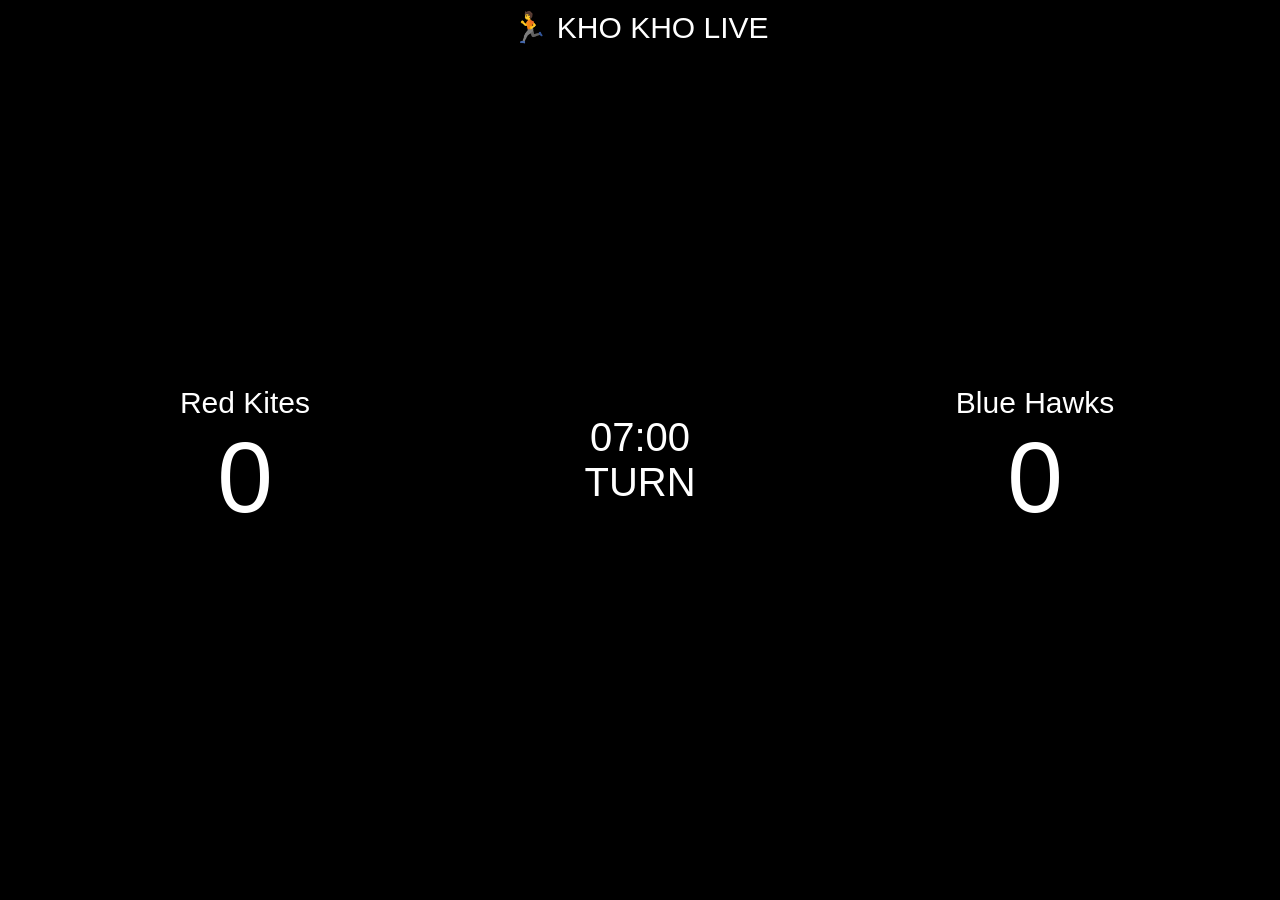
==== templates/display.html @ 914e938a "Initial commit" ====
<!DOCTYPE html>
<html>
<head>
    <title>Kho Kho Live</title>
    <link rel="stylesheet" href="/static/style.css">
</head>

<body>

<div class="header">🏃 KHO KHO LIVE</div>

<div class="scoreboard">

    <div class="team left">
        <div id="team1_name">Red Kites</div>
        <div id="team1_score" class="score">0</div>
    </div>

    <div class="center">
        <div id="timer">07:00</div>
        <div id="phase">TURN</div>
    </div>

    <div class="team right">
        <div id="team2_name">Blue Hawks</div>
        <div id="team2_score" class="score">0</div>
    </div>

</div>

<script src="/static/script.js"></script>
</body>
</html>
---- static/style.css ----
body {
    margin: 0;
    font-family: Arial;
    background: black;
    color: white;
}

.header {
    text-align: center;
    font-size: 30px;
    padding: 10px;
}

.scoreboard {
    display: grid;
    grid-template-columns: 1fr 300px 1fr;
    height: 90vh;
}

.team {
    display: flex;
    flex-direction: column;
    justify-content: center;
    align-items: center;
    font-size: 30px;
}

.score {
    font-size: 100px;
}

.center {
    display: flex;
    flex-direction: column;
    justify-content: center;
    align-items: center;
    font-size: 40px;
}
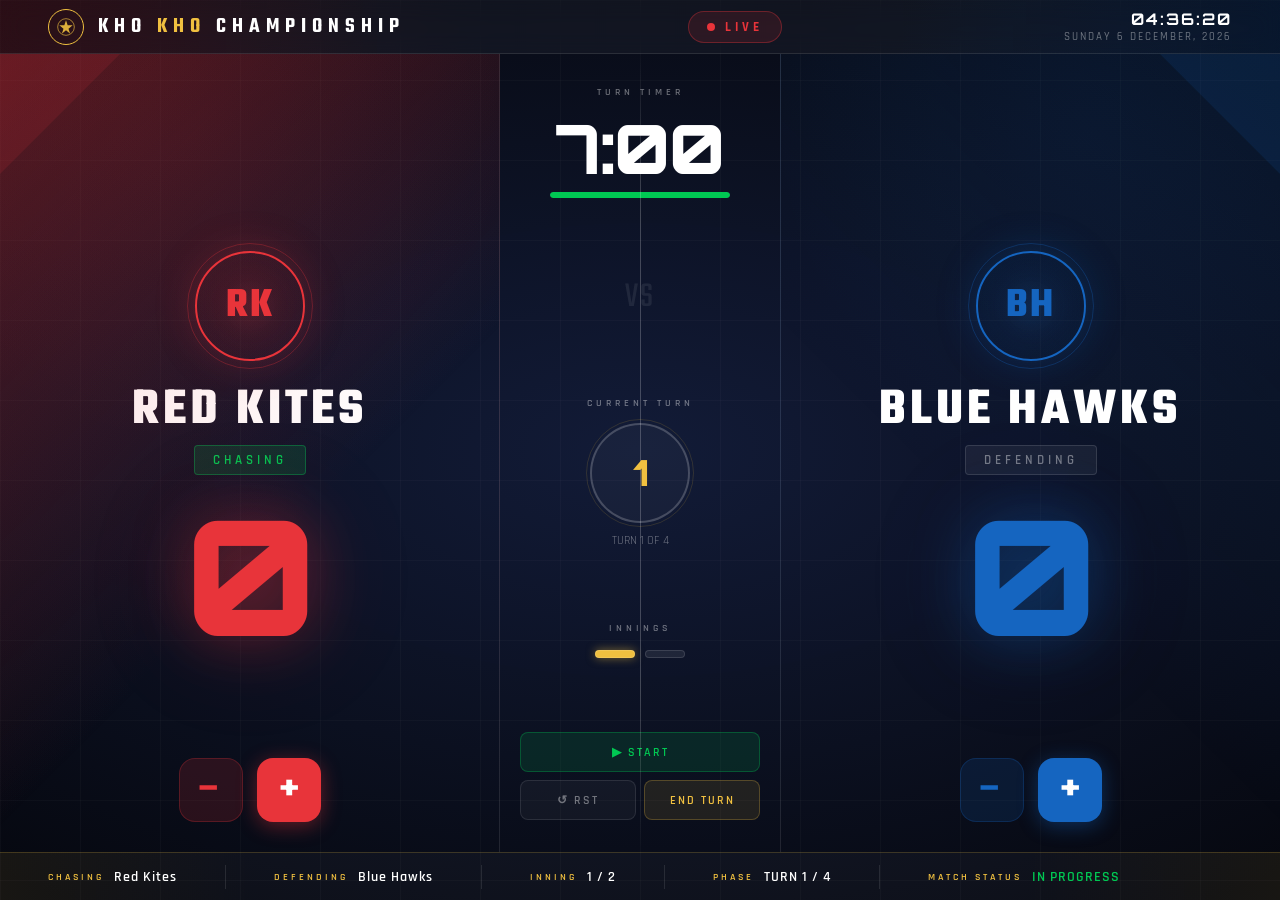
==== commit 1c7b0a60: "updated display.htrml" ====
--- a/templates/display.html
+++ b/templates/display.html
@@ -1,33 +1,730 @@
 <!DOCTYPE html>
-<html>
+<html lang="en">
 <head>
-    <title>Kho Kho Live</title>
-    <link rel="stylesheet" href="/static/style.css">
+<meta charset="UTF-8">
+<meta name="viewport" content="width=1920">
+<title>KHO KHO LIVE — BROADCAST</title>
+<link href="https://fonts.googleapis.com/css2?family=Rajdhani:wght@500;600;700&family=Teko:wght@400;500;600;700&family=Orbitron:wght@700;900&display=swap" rel="stylesheet">
+<style>
+*,*::before,*::after{box-sizing:border-box;margin:0;padding:0;}
+:root{
+  --gold:   #F0C040;
+  --gold2:  #FFD966;
+  --red:    #E8343A;
+  --blue:   #1565C0;
+  --green:  #00C853;
+  --white:  #FFFFFF;
+  --bg:     #060810;
+  --panel:  rgba(255,255,255,0.04);
+  --border: rgba(255,255,255,0.10);
+  --border2:rgba(255,255,255,0.20);
+  --muted:  rgba(255,255,255,0.40);
+  --teko:   'Teko',sans-serif;
+  --raj:    'Rajdhani',sans-serif;
+  --orb:    'Orbitron',sans-serif;
+}
+
+html,body{
+  width:100%;height:100%;overflow:hidden;
+  background:var(--bg);color:#fff;
+  font-family:var(--raj);
+}
+
+/* ═══════════════════════════════════════
+   ANIMATED BACKGROUND — field mesh
+═══════════════════════════════════════ */
+.bg-layer{
+  position:fixed;inset:0;z-index:0;
+  background:
+    radial-gradient(ellipse 80% 60% at 50% 50%, rgba(20,30,60,0.9) 0%, var(--bg) 100%);
+}
+.bg-grid{
+  position:fixed;inset:0;z-index:0;
+  background-image:
+    linear-gradient(rgba(255,255,255,0.025) 1px, transparent 1px),
+    linear-gradient(90deg, rgba(255,255,255,0.025) 1px, transparent 1px);
+  background-size:80px 80px;
+  animation:gridPan 40s linear infinite;
+}
+@keyframes gridPan{from{background-position:0 0;}to{background-position:80px 80px;}}
+.bg-glow{
+  position:fixed;top:-20%;left:-10%;width:50%;height:70%;z-index:0;
+  background:radial-gradient(ellipse, rgba(232,52,58,0.06) 0%, transparent 70%);
+  pointer-events:none;
+}
+.bg-glow2{
+  position:fixed;top:-20%;right:-10%;width:50%;height:70%;z-index:0;
+  background:radial-gradient(ellipse, rgba(21,101,192,0.06) 0%, transparent 70%);
+  pointer-events:none;
+}
+
+/* ═══════════════════════════════════════
+   LAYOUT SHELL
+═══════════════════════════════════════ */
+.shell{
+  position:relative;z-index:1;
+  width:100%;height:100%;
+  display:flex;flex-direction:column;
+}
+
+/* ═══════════════════════════════════════
+   TOP HEADER STRIP
+═══════════════════════════════════════ */
+.header-strip{
+  height:54px;flex-shrink:0;
+  display:flex;align-items:center;justify-content:space-between;
+  padding:0 48px;
+  background:linear-gradient(90deg,rgba(232,52,58,0.15) 0%,rgba(255,255,255,0.04) 30%,rgba(255,255,255,0.04) 70%,rgba(21,101,192,0.15) 100%);
+  border-bottom:1px solid var(--border);
+  backdrop-filter:blur(12px);
+}
+.h-brand{
+  display:flex;align-items:center;gap:14px;
+}
+.h-brand-logo{
+  width:36px;height:36px;
+  border:1.5px solid var(--gold);border-radius:50%;
+  display:flex;align-items:center;justify-content:center;
+}
+.h-brand-logo svg{width:20px;height:20px;}
+.h-brand-name{
+  font-family:var(--teko);font-size:22px;letter-spacing:6px;
+  font-weight:600;color:var(--white);line-height:1;
+}
+.h-brand-name span{color:var(--gold);}
+
+.h-live{
+  display:flex;align-items:center;gap:10px;
+  background:rgba(232,52,58,0.12);
+  border:1px solid rgba(232,52,58,0.35);
+  border-radius:30px;padding:7px 18px;
+}
+.live-pulse{
+  width:8px;height:8px;border-radius:50%;
+  background:var(--red);
+  box-shadow:0 0 0 0 rgba(232,52,58,0.6);
+  animation:livePulse 1.4s ease-in-out infinite;
+}
+@keyframes livePulse{
+  0%{box-shadow:0 0 0 0 rgba(232,52,58,0.6);}
+  70%{box-shadow:0 0 0 10px rgba(232,52,58,0);}
+  100%{box-shadow:0 0 0 0 rgba(232,52,58,0);}
+}
+.live-txt{
+  font-family:var(--raj);font-size:13px;font-weight:700;
+  letter-spacing:4px;color:var(--red);
+}
+
+.h-datetime{
+  text-align:right;
+}
+.h-time{
+  font-family:var(--orb);font-size:16px;font-weight:700;
+  color:var(--white);letter-spacing:2px;
+  font-variant-numeric:tabular-nums;
+}
+.h-date{
+  font-family:var(--raj);font-size:11px;font-weight:500;
+  letter-spacing:2px;color:var(--muted);margin-top:1px;
+}
+
+/* ═══════════════════════════════════════
+   MAIN SCOREBOARD AREA
+═══════════════════════════════════════ */
+.main-score{
+  flex:1;display:flex;align-items:stretch;
+  gap:0;overflow:hidden;
+}
+
+/* TEAM PANELS */
+.team-panel{
+  flex:1;display:flex;flex-direction:column;
+  align-items:center;justify-content:center;
+  padding:40px 60px;position:relative;overflow:hidden;
+}
+.team-panel::before{
+  content:'';position:absolute;inset:0;
+  opacity:0;transition:opacity 0.4s;
+}
+.team-panel-a{
+  background:linear-gradient(135deg, rgba(232,52,58,0.12) 0%, transparent 60%);
+  border-right:1px solid var(--border);
+}
+.team-panel-a::before{background:linear-gradient(135deg, rgba(232,52,58,0.25) 0%, transparent 60%);}
+.team-panel-b{
+  background:linear-gradient(225deg, rgba(21,101,192,0.12) 0%, transparent 60%);
+  border-left:1px solid var(--border);
+}
+.team-panel-b::before{background:linear-gradient(225deg, rgba(21,101,192,0.25) 0%, transparent 60%);}
+.team-panel.chasing::before{opacity:1;}
+
+/* team diagonal accent */
+.team-panel-a .corner-accent{
+  position:absolute;top:0;left:0;
+  width:0;height:0;
+  border-left:120px solid rgba(232,52,58,0.12);
+  border-bottom:120px solid transparent;
+}
+.team-panel-b .corner-accent{
+  position:absolute;top:0;right:0;
+  width:0;height:0;
+  border-right:120px solid rgba(21,101,192,0.12);
+  border-bottom:120px solid transparent;
+}
+
+.team-emblem{
+  width:110px;height:110px;border-radius:50%;
+  display:flex;align-items:center;justify-content:center;
+  margin-bottom:24px;position:relative;
+  border:2px solid;
+}
+.team-panel-a .team-emblem{
+  border-color:var(--red);
+  background:radial-gradient(circle, rgba(232,52,58,0.2) 0%, transparent 70%);
+  box-shadow:0 0 40px rgba(232,52,58,0.25),inset 0 0 30px rgba(232,52,58,0.1);
+}
+.team-panel-b .team-emblem{
+  border-color:var(--blue);
+  background:radial-gradient(circle, rgba(21,101,192,0.2) 0%, transparent 70%);
+  box-shadow:0 0 40px rgba(21,101,192,0.25),inset 0 0 30px rgba(21,101,192,0.1);
+}
+.team-emblem-ring{
+  position:absolute;inset:-10px;border-radius:50%;
+  border:1px solid;opacity:0.3;animation:ringPulse 3s ease-in-out infinite;
+}
+.team-panel-a .team-emblem-ring{border-color:var(--red);}
+.team-panel-b .team-emblem-ring{border-color:var(--blue);}
+@keyframes ringPulse{0%,100%{transform:scale(1);opacity:0.3;}50%{transform:scale(1.05);opacity:0.15;}}
+
+.team-emblem-text{
+  font-family:var(--teko);font-size:42px;font-weight:700;letter-spacing:2px;
+}
+.team-panel-a .team-emblem-text{color:var(--red);}
+.team-panel-b .team-emblem-text{color:var(--blue);}
+
+.team-full-name{
+  font-family:var(--teko);font-size:52px;font-weight:700;
+  letter-spacing:4px;line-height:1;text-transform:uppercase;
+  text-align:center;margin-bottom:8px;
+}
+.team-panel-a .team-full-name{color:#fff;}
+.team-panel-b .team-full-name{color:#fff;}
+
+.team-role-badge{
+  font-family:var(--raj);font-size:13px;font-weight:600;
+  letter-spacing:4px;padding:6px 18px;border-radius:4px;
+  text-transform:uppercase;
+}
+.badge-chasing{
+  background:rgba(0,200,83,0.15);
+  border:1px solid rgba(0,200,83,0.35);
+  color:var(--green);
+}
+.badge-defending{
+  background:rgba(255,255,255,0.06);
+  border:1px solid rgba(255,255,255,0.12);
+  color:var(--muted);
+}
+
+.team-big-score{
+  font-family:var(--orb);font-weight:900;
+  font-size:160px;line-height:1;letter-spacing:-4px;
+  margin-top:20px;
+  font-variant-numeric:tabular-nums;
+  position:relative;
+}
+.team-panel-a .team-big-score{
+  color:var(--red);
+  text-shadow:0 0 60px rgba(232,52,58,0.4),0 0 120px rgba(232,52,58,0.15);
+}
+.team-panel-b .team-big-score{
+  color:var(--blue);
+  text-shadow:0 0 60px rgba(21,101,192,0.4),0 0 120px rgba(21,101,192,0.15);
+}
+
+.score-bump{animation:scoreBump 0.3s cubic-bezier(0.34,1.56,0.64,1);}
+@keyframes scoreBump{0%{transform:scale(1);}50%{transform:scale(1.12);}100%{transform:scale(1);}}
+
+/* ═══════════════════════════════════════
+   CENTER COLUMN
+═══════════════════════════════════════ */
+.center-col{
+  width:280px;flex-shrink:0;
+  display:flex;flex-direction:column;align-items:center;
+  justify-content:space-between;
+  padding:32px 0;position:relative;
+}
+.center-col::before{
+  content:'';position:absolute;top:0;bottom:0;left:50%;
+  width:1px;background:linear-gradient(180deg,transparent 0%,var(--border2) 20%,var(--border2) 80%,transparent 100%);
+}
+
+.c-section-label{
+  font-family:var(--raj);font-size:10px;font-weight:600;
+  letter-spacing:4px;color:var(--muted);
+  text-transform:uppercase;margin-bottom:6px;text-align:center;
+}
+
+/* TIMER */
+.c-timer-wrap{
+  display:flex;flex-direction:column;align-items:center;gap:10px;
+  width:100%;
+}
+.c-timer{
+  font-family:var(--orb);font-size:68px;font-weight:900;
+  letter-spacing:-2px;font-variant-numeric:tabular-nums;
+  line-height:1;text-align:center;
+  transition:color 0.4s;
+}
+.t-go{color:#fff;}
+.t-warn{color:var(--gold);}
+.t-danger{color:var(--red);animation:dangerFlicker 0.5s ease-in-out infinite alternate;}
+@keyframes dangerFlicker{from{opacity:1;}to{opacity:0.75;}}
+
+.c-timer-bar-wrap{
+  width:180px;height:6px;
+  background:rgba(255,255,255,0.08);
+  border-radius:3px;overflow:hidden;
+}
+.c-timer-bar{
+  height:100%;border-radius:3px;
+  transition:width 1s linear,background 0.4s;
+  background:var(--green);
+}
+
+/* TURN DIAL */
+.c-turn-dial{
+  display:flex;flex-direction:column;align-items:center;gap:8px;
+}
+.turn-dial-ring{
+  width:100px;height:100px;border-radius:50%;
+  border:2px solid var(--border2);
+  display:flex;align-items:center;justify-content:center;
+  position:relative;
+  background:rgba(255,255,255,0.03);
+}
+.turn-dial-ring::before{
+  content:'';position:absolute;inset:-6px;border-radius:50%;
+  border:1px solid rgba(240,192,64,0.15);
+}
+.turn-dial-num{
+  font-family:var(--orb);font-size:36px;font-weight:900;
+  color:var(--gold);line-height:1;
+}
+.turn-dial-total{
+  font-family:var(--raj);font-size:12px;color:var(--muted);margin-top:2px;
+}
+
+/* INNING PIPS */
+.c-inning{
+  display:flex;flex-direction:column;align-items:center;gap:10px;
+}
+.inning-pips{
+  display:flex;gap:10px;
+}
+.pip{
+  width:40px;height:8px;border-radius:4px;
+  background:rgba(255,255,255,0.08);
+  border:1px solid rgba(255,255,255,0.12);
+  transition:background 0.3s;
+}
+.pip.active{
+  background:var(--gold);
+  box-shadow:0 0 10px rgba(240,192,64,0.5);
+}
+
+/* SEPARATOR VS */
+.c-vs{
+  font-family:var(--teko);font-size:36px;
+  color:rgba(255,255,255,0.08);letter-spacing:2px;
+}
+
+/* CTRL BUTTONS */
+.c-ctrl-wrap{
+  display:flex;flex-direction:column;align-items:center;gap:8px;width:100%;padding:0 20px;
+}
+.c-ctrl-row{
+  display:flex;gap:8px;width:100%;
+}
+.c-ctrl-btn{
+  flex:1;height:40px;border-radius:8px;border:1px solid var(--border);
+  font-family:var(--raj);font-size:12px;font-weight:600;letter-spacing:2px;
+  cursor:pointer;transition:all 0.15s;background:rgba(255,255,255,0.04);
+  color:var(--muted);display:flex;align-items:center;justify-content:center;gap:4px;
+}
+.c-ctrl-btn:hover{border-color:var(--border2);color:#fff;background:rgba(255,255,255,0.08);}
+.c-ctrl-btn:active{transform:scale(0.95);}
+.c-ctrl-btn.play-btn{
+  background:rgba(0,200,83,0.12);border-color:rgba(0,200,83,0.3);color:var(--green);
+}
+.c-ctrl-btn.play-btn:hover{background:rgba(0,200,83,0.22);}
+.c-ctrl-btn.play-btn.paused{
+  background:rgba(240,192,64,0.12);border-color:rgba(240,192,64,0.3);color:var(--gold);
+}
+
+/* ═══════════════════════════════════════
+   SCORE +/- FLOATING BUTTONS  
+═══════════════════════════════════════ */
+.score-ctrl-a, .score-ctrl-b{
+  position:absolute;bottom:30px;
+  display:flex;align-items:center;gap:14px;
+}
+.score-ctrl-a{left:50%;transform:translateX(-50%);}
+.score-ctrl-b{left:50%;transform:translateX(-50%);}
+
+.s-btn{
+  width:64px;height:64px;border-radius:16px;border:none;
+  font-family:var(--teko);font-size:36px;font-weight:700;
+  cursor:pointer;transition:all 0.15s;
+  display:flex;align-items:center;justify-content:center;
+}
+.s-btn:active{transform:scale(0.90);}
+.s-btn-minus-a{background:rgba(232,52,58,0.15);color:var(--red);border:1px solid rgba(232,52,58,0.25);}
+.s-btn-plus-a{background:var(--red);color:#fff;box-shadow:0 4px 20px rgba(232,52,58,0.4);}
+.s-btn-minus-b{background:rgba(21,101,192,0.15);color:var(--blue);border:1px solid rgba(21,101,192,0.25);}
+.s-btn-plus-b{background:var(--blue);color:#fff;box-shadow:0 4px 20px rgba(21,101,192,0.4);}
+
+/* ═══════════════════════════════════════
+   BOTTOM TICKER BAR
+═══════════════════════════════════════ */
+.ticker-bar{
+  height:48px;flex-shrink:0;
+  display:flex;align-items:center;
+  background:linear-gradient(90deg,rgba(240,192,64,0.08) 0%,rgba(255,255,255,0.03) 20%,rgba(255,255,255,0.03) 80%,rgba(240,192,64,0.08) 100%);
+  border-top:1px solid rgba(240,192,64,0.2);
+  padding:0 48px;gap:48px;
+  overflow:hidden;
+}
+.ticker-item{
+  display:flex;align-items:center;gap:10px;flex-shrink:0;
+}
+.ticker-key{
+  font-family:var(--raj);font-size:10px;font-weight:600;
+  letter-spacing:3px;color:var(--gold);text-transform:uppercase;
+}
+.ticker-val{
+  font-family:var(--raj);font-size:14px;font-weight:600;
+  letter-spacing:1px;color:#fff;
+}
+.ticker-divider{
+  width:1px;height:24px;background:var(--border);flex-shrink:0;
+}
+
+/* TURN END BUTTON */
+.end-turn-btn{
+  flex:1;height:40px;border-radius:8px;
+  background:rgba(240,192,64,0.1);
+  border:1px solid rgba(240,192,64,0.25);
+  color:var(--gold);
+  font-family:var(--raj);font-size:12px;font-weight:600;letter-spacing:2px;
+  cursor:pointer;transition:all 0.15s;
+}
+.end-turn-btn:hover{background:rgba(240,192,64,0.2);}
+.end-turn-btn:active{transform:scale(0.96);}
+.end-turn-btn:disabled{opacity:0.3;cursor:not-allowed;}
+</style>
 </head>
-
 <body>
 
-<div class="header">🏃 KHO KHO LIVE</div>
-
-<div class="scoreboard">
-
-    <div class="team left">
-        <div id="team1_name">Red Kites</div>
-        <div id="team1_score" class="score">0</div>
-    </div>
-
-    <div class="center">
-        <div id="timer">07:00</div>
-        <div id="phase">TURN</div>
-    </div>
-
-    <div class="team right">
-        <div id="team2_name">Blue Hawks</div>
-        <div id="team2_score" class="score">0</div>
-    </div>
+<div class="bg-layer"></div>
+<div class="bg-grid"></div>
+<div class="bg-glow"></div>
+<div class="bg-glow2"></div>
+
+<div class="shell">
+
+  <!-- ─── TOP HEADER STRIP ─── -->
+  <div class="header-strip">
+    <div class="h-brand">
+      <div class="h-brand-logo">
+        <svg viewBox="0 0 48 48" fill="none">
+          <circle cx="24" cy="24" r="20" stroke="#F0C040" stroke-width="1.5"/>
+          <path d="M24 8L28 20L40 20L30 28L34 40L24 32L14 40L18 28L8 20L20 20Z" fill="#F0C040" opacity=".9"/>
+        </svg>
+      </div>
+      <div class="h-brand-name">KHO&nbsp;<span>KHO</span>&nbsp;CHAMPIONSHIP</div>
+    </div>
+
+    <div class="h-live">
+      <div class="live-pulse"></div>
+      <div class="live-txt">LIVE</div>
+    </div>
+
+    <div class="h-datetime">
+      <div class="h-time" id="clockDisp">00:00:00</div>
+      <div class="h-date" id="dateDisp">—</div>
+    </div>
+  </div>
+
+  <!-- ─── MAIN SCOREBOARD ─── -->
+  <div class="main-score">
+
+    <!-- TEAM A -->
+    <div class="team-panel team-panel-a chasing" id="panelA">
+      <div class="corner-accent"></div>
+      <div class="team-emblem">
+        <div class="team-emblem-ring"></div>
+        <div class="team-emblem-text" id="logoA">RK</div>
+      </div>
+      <div class="team-full-name" id="team1_name">Red Kites</div>
+      <div class="team-role-badge badge-chasing" id="roleA">CHASING</div>
+      <div class="team-big-score" id="team1_score">0</div>
+
+      <!-- score controls float -->
+      <div style="position:absolute;bottom:30px;display:flex;align-items:center;gap:14px;">
+        <button class="s-btn s-btn-minus-a" onclick="changeScore(1,-1)">−</button>
+        <button class="s-btn s-btn-plus-a"  onclick="changeScore(1,+1)">+</button>
+      </div>
+    </div>
+
+    <!-- CENTER COLUMN -->
+    <div class="center-col">
+
+      <div class="c-timer-wrap">
+        <div class="c-section-label">TURN TIMER</div>
+        <div class="c-timer t-go" id="timer">7:00</div>
+        <div class="c-timer-bar-wrap">
+          <div class="c-timer-bar" id="timerBar"></div>
+        </div>
+      </div>
+
+      <div class="c-vs">VS</div>
+
+      <div class="c-turn-dial">
+        <div class="c-section-label">CURRENT TURN</div>
+        <div class="turn-dial-ring">
+          <div class="turn-dial-num" id="turnNum">1</div>
+        </div>
+        <div class="turn-dial-total" id="turnTotal">TURN 1 OF 4</div>
+      </div>
+
+      <div class="c-inning">
+        <div class="c-section-label">INNINGS</div>
+        <div class="inning-pips">
+          <div class="pip active" id="pip0"></div>
+          <div class="pip" id="pip1"></div>
+        </div>
+      </div>
+
+      <div class="c-ctrl-wrap">
+        <div class="c-ctrl-row">
+          <button class="c-ctrl-btn play-btn" id="btnPlay" onclick="toggleTimer()">▶ START</button>
+        </div>
+        <div class="c-ctrl-row">
+          <button class="c-ctrl-btn" onclick="resetTimer()">↺ RST</button>
+          <button class="end-turn-btn" id="endTurnBtn" onclick="endTurn()">END TURN</button>
+        </div>
+      </div>
+
+    </div>
+
+    <!-- TEAM B -->
+    <div class="team-panel team-panel-b" id="panelB">
+      <div class="corner-accent"></div>
+      <div class="team-emblem">
+        <div class="team-emblem-ring"></div>
+        <div class="team-emblem-text" id="logoB">BH</div>
+      </div>
+      <div class="team-full-name" id="team2_name">Blue Hawks</div>
+      <div class="team-role-badge badge-defending" id="roleB">DEFENDING</div>
+      <div class="team-big-score" id="team2_score">0</div>
+
+      <div style="position:absolute;bottom:30px;display:flex;align-items:center;gap:14px;">
+        <button class="s-btn s-btn-minus-b" onclick="changeScore(2,-1)">−</button>
+        <button class="s-btn s-btn-plus-b"  onclick="changeScore(2,+1)">+</button>
+      </div>
+    </div>
+
+  </div>
+
+  <!-- ─── BOTTOM TICKER ─── -->
+  <div class="ticker-bar">
+    <div class="ticker-item">
+      <div class="ticker-key">CHASING</div>
+      <div class="ticker-val" id="tickChaser">Red Kites</div>
+    </div>
+    <div class="ticker-divider"></div>
+    <div class="ticker-item">
+      <div class="ticker-key">DEFENDING</div>
+      <div class="ticker-val" id="tickDefender">Blue Hawks</div>
+    </div>
+    <div class="ticker-divider"></div>
+    <div class="ticker-item">
+      <div class="ticker-key">INNING</div>
+      <div class="ticker-val" id="tickInning">1 / 2</div>
+    </div>
+    <div class="ticker-divider"></div>
+    <div class="ticker-item">
+      <div class="ticker-key">PHASE</div>
+      <div class="ticker-val" id="tickPhase">TURN 1 / 4</div>
+    </div>
+    <div class="ticker-divider"></div>
+    <div class="ticker-item">
+      <div class="ticker-key">MATCH STATUS</div>
+      <div class="ticker-val" id="tickStatus" style="color:var(--green);">IN PROGRESS</div>
+    </div>
+  </div>
 
 </div>
 
-<script src="/static/script.js"></script>
+<script>
+/* ─── CONFIG ─── */
+const TOTAL_TIME = 420;
+let timeLeft     = TOTAL_TIME;
+let timerRunning = false;
+let timerIv      = null;
+let curTurn      = 0;      // 0..3
+let scores       = [0, 0];
+
+/* Turn 0,2 → team A chases; Turn 1,3 → team B chases */
+function chaserIdx(t){ return t % 2 === 0 ? 0 : 1; }
+
+/* ─── CLOCK ─── */
+function updateClock(){
+  const n  = new Date();
+  const hh = String(n.getHours()).padStart(2,'0');
+  const mm = String(n.getMinutes()).padStart(2,'0');
+  const ss = String(n.getSeconds()).padStart(2,'0');
+  document.getElementById('clockDisp').textContent = hh+':'+mm+':'+ss;
+  document.getElementById('dateDisp').textContent  = n.toLocaleDateString('en-IN',{weekday:'long',day:'numeric',month:'long',year:'numeric'}).toUpperCase();
+}
+setInterval(updateClock,1000);
+updateClock();
+
+/* ─── TIMER ─── */
+function pad(n){ return String(n).padStart(2,'0'); }
+
+function updateTimerDisplay(){
+  const m = Math.floor(timeLeft/60), s = timeLeft % 60;
+  document.getElementById('timer').textContent = m+':'+pad(s);
+  document.getElementById('timerBar').style.width = ((timeLeft/TOTAL_TIME)*100)+'%';
+
+  const el  = document.getElementById('timer');
+  const bar = document.getElementById('timerBar');
+
+  if(timeLeft <= 0){
+    el.className  = 'c-timer t-danger';
+    bar.style.background = 'var(--red)';
+    clearInterval(timerIv); timerRunning = false;
+    const btn = document.getElementById('btnPlay');
+    btn.textContent = '▶ START'; btn.classList.remove('paused');
+  } else if(timeLeft <= 60){
+    el.className  = 'c-timer t-danger';
+    bar.style.background = 'var(--red)';
+  } else if(timeLeft <= 120){
+    el.className  = 'c-timer t-warn';
+    bar.style.background = 'var(--gold)';
+  } else {
+    el.className  = 'c-timer t-go';
+    bar.style.background = 'var(--green)';
+  }
+}
+
+function toggleTimer(){
+  if(curTurn >= 4) return;
+  timerRunning = !timerRunning;
+  const btn = document.getElementById('btnPlay');
+  if(timerRunning){
+    btn.textContent = '⏸ PAUSE'; btn.classList.add('paused');
+    timerIv = setInterval(()=>{ timeLeft--; updateTimerDisplay(); }, 1000);
+  } else {
+    btn.textContent = '▶ RESUME'; btn.classList.remove('paused');
+    clearInterval(timerIv);
+  }
+}
+
+function resetTimer(){
+  clearInterval(timerIv); timerRunning = false; timeLeft = TOTAL_TIME;
+  const btn = document.getElementById('btnPlay');
+  btn.textContent = '▶ START'; btn.classList.remove('paused');
+  updateTimerDisplay();
+}
+
+/* ─── SCORE ─── */
+function changeScore(team, delta){
+  const idx     = team - 1;
+  const chasing = chaserIdx(curTurn);
+  if(idx !== chasing) return;
+  scores[idx] = Math.max(0, scores[idx] + delta);
+  const el = document.getElementById('team'+team+'_score');
+  el.textContent = scores[idx];
+  el.classList.remove('score-bump');
+  void el.offsetWidth; // reflow
+  el.classList.add('score-bump');
+}
+
+/* ─── TURN / PHASE RENDER ─── */
+function renderPhase(){
+  const ci    = chaserIdx(curTurn);
+  const di    = 1 - ci;
+  const names = [
+    document.getElementById('team1_name').textContent,
+    document.getElementById('team2_name').textContent
+  ];
+  const inning = Math.floor(curTurn/2)+1;
+  const turnNo = curTurn+1;
+
+  // Turn dial
+  document.getElementById('turnNum').textContent   = turnNo;
+  document.getElementById('turnTotal').textContent = 'TURN '+turnNo+' OF 4';
+
+  // Inning pips
+  document.getElementById('pip0').classList.toggle('active', inning >= 1);
+  document.getElementById('pip1').classList.toggle('active', inning >= 2);
+
+  // Team panel chasing class
+  document.getElementById('panelA').classList.toggle('chasing', ci === 0);
+  document.getElementById('panelB').classList.toggle('chasing', ci === 1);
+
+  // Role badges
+  const roleA = document.getElementById('roleA');
+  const roleB = document.getElementById('roleB');
+  if(ci === 0){
+    roleA.textContent = 'CHASING';   roleA.className = 'team-role-badge badge-chasing';
+    roleB.textContent = 'DEFENDING'; roleB.className = 'team-role-badge badge-defending';
+  } else {
+    roleA.textContent = 'DEFENDING'; roleA.className = 'team-role-badge badge-defending';
+    roleB.textContent = 'CHASING';   roleB.className = 'team-role-badge badge-chasing';
+  }
+
+  // Ticker
+  document.getElementById('tickChaser').textContent   = names[ci];
+  document.getElementById('tickDefender').textContent = names[di];
+  document.getElementById('tickInning').textContent   = inning+' / 2';
+  document.getElementById('tickPhase').textContent    = 'TURN '+turnNo+' / 4';
+
+  // End turn button
+  document.getElementById('endTurnBtn').disabled = curTurn >= 4;
+}
+
+/* ─── END TURN ─── */
+function endTurn(){
+  if(curTurn >= 4) return;
+  curTurn++;
+  if(curTurn >= 4){
+    document.getElementById('tickStatus').textContent = 'MATCH OVER';
+    document.getElementById('tickStatus').style.color = 'var(--gold)';
+    document.getElementById('endTurnBtn').disabled = true;
+    clearInterval(timerIv); timerRunning = false;
+    const btn = document.getElementById('btnPlay');
+    btn.textContent = '▶ START'; btn.classList.remove('paused');
+  }
+  resetTimer();
+  renderPhase();
+}
+
+document.addEventListener("keydown", function(e) {
+  if (e.ctrlKey && e.shiftKey && e.key.toLowerCase() === "a") {
+    
+    // open control in new window (NOT same tab)
+    window.open("control.html", "_blank", "width=900,height=700");
+
+  }
+});
+
+/* ─── INIT ─── */
+updateTimerDisplay();
+renderPhase();
+</script>
 </body>
 </html>
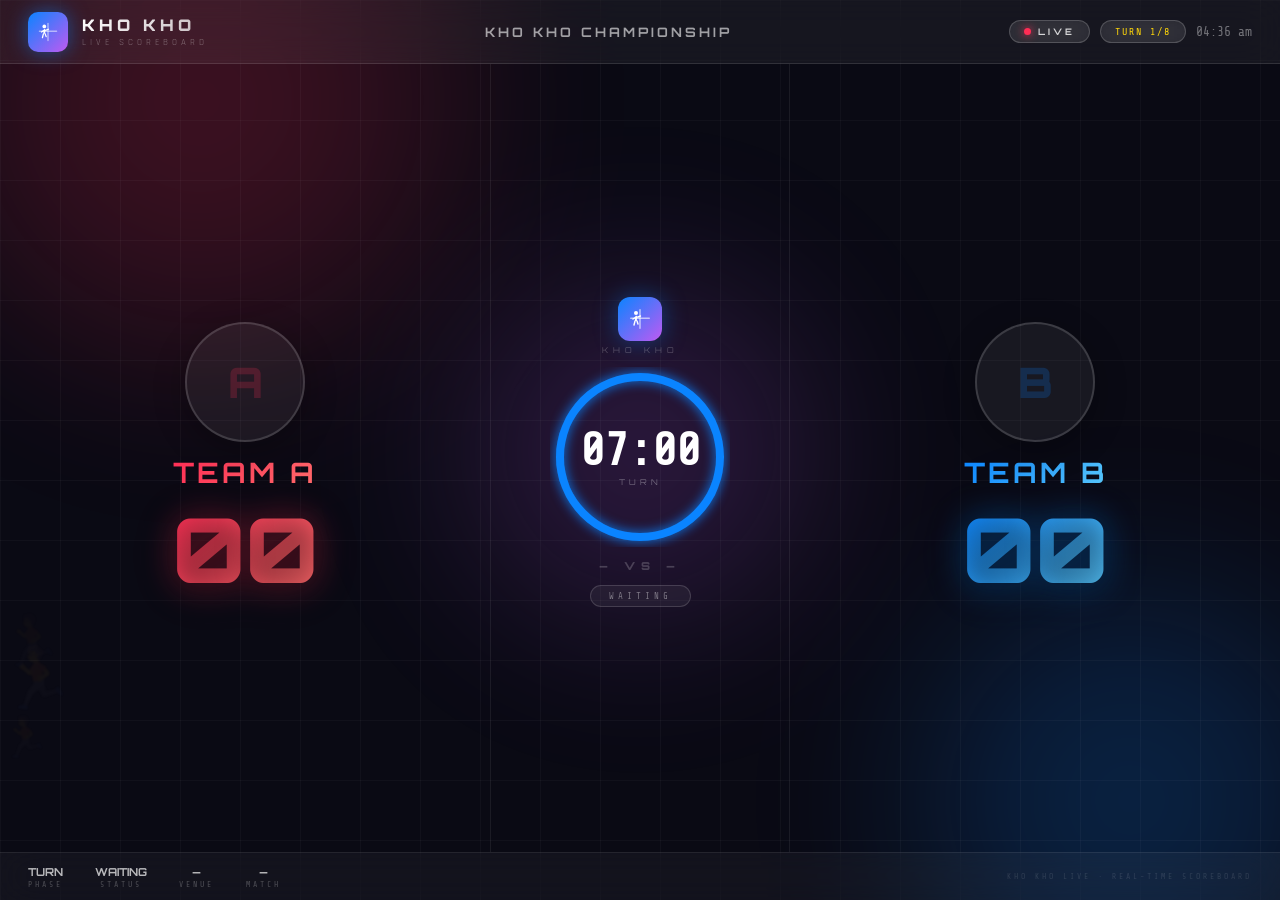
==== commit 6db398b8: "Add files via upload" ====
--- a/templates/display.html
+++ b/templates/display.html
@@ -1,730 +1,1644 @@
-<!DOCTYPE html>
-<html lang="en">
-<head>
-<meta charset="UTF-8">
-<meta name="viewport" content="width=1920">
-<title>KHO KHO LIVE — BROADCAST</title>
-<link href="https://fonts.googleapis.com/css2?family=Rajdhani:wght@500;600;700&family=Teko:wght@400;500;600;700&family=Orbitron:wght@700;900&display=swap" rel="stylesheet">
-<style>
-*,*::before,*::after{box-sizing:border-box;margin:0;padding:0;}
-:root{
-  --gold:   #F0C040;
-  --gold2:  #FFD966;
-  --red:    #E8343A;
-  --blue:   #1565C0;
-  --green:  #00C853;
-  --white:  #FFFFFF;
-  --bg:     #060810;
-  --panel:  rgba(255,255,255,0.04);
-  --border: rgba(255,255,255,0.10);
-  --border2:rgba(255,255,255,0.20);
-  --muted:  rgba(255,255,255,0.40);
-  --teko:   'Teko',sans-serif;
-  --raj:    'Rajdhani',sans-serif;
-  --orb:    'Orbitron',sans-serif;
-}
-
-html,body{
-  width:100%;height:100%;overflow:hidden;
-  background:var(--bg);color:#fff;
-  font-family:var(--raj);
-}
-
-/* ═══════════════════════════════════════
-   ANIMATED BACKGROUND — field mesh
-═══════════════════════════════════════ */
-.bg-layer{
-  position:fixed;inset:0;z-index:0;
-  background:
-    radial-gradient(ellipse 80% 60% at 50% 50%, rgba(20,30,60,0.9) 0%, var(--bg) 100%);
-}
-.bg-grid{
-  position:fixed;inset:0;z-index:0;
-  background-image:
-    linear-gradient(rgba(255,255,255,0.025) 1px, transparent 1px),
-    linear-gradient(90deg, rgba(255,255,255,0.025) 1px, transparent 1px);
-  background-size:80px 80px;
-  animation:gridPan 40s linear infinite;
-}
-@keyframes gridPan{from{background-position:0 0;}to{background-position:80px 80px;}}
-.bg-glow{
-  position:fixed;top:-20%;left:-10%;width:50%;height:70%;z-index:0;
-  background:radial-gradient(ellipse, rgba(232,52,58,0.06) 0%, transparent 70%);
-  pointer-events:none;
-}
-.bg-glow2{
-  position:fixed;top:-20%;right:-10%;width:50%;height:70%;z-index:0;
-  background:radial-gradient(ellipse, rgba(21,101,192,0.06) 0%, transparent 70%);
-  pointer-events:none;
-}
-
-/* ═══════════════════════════════════════
-   LAYOUT SHELL
-═══════════════════════════════════════ */
-.shell{
-  position:relative;z-index:1;
-  width:100%;height:100%;
-  display:flex;flex-direction:column;
-}
-
-/* ═══════════════════════════════════════
-   TOP HEADER STRIP
-═══════════════════════════════════════ */
-.header-strip{
-  height:54px;flex-shrink:0;
-  display:flex;align-items:center;justify-content:space-between;
-  padding:0 48px;
-  background:linear-gradient(90deg,rgba(232,52,58,0.15) 0%,rgba(255,255,255,0.04) 30%,rgba(255,255,255,0.04) 70%,rgba(21,101,192,0.15) 100%);
-  border-bottom:1px solid var(--border);
-  backdrop-filter:blur(12px);
-}
-.h-brand{
-  display:flex;align-items:center;gap:14px;
-}
-.h-brand-logo{
-  width:36px;height:36px;
-  border:1.5px solid var(--gold);border-radius:50%;
-  display:flex;align-items:center;justify-content:center;
-}
-.h-brand-logo svg{width:20px;height:20px;}
-.h-brand-name{
-  font-family:var(--teko);font-size:22px;letter-spacing:6px;
-  font-weight:600;color:var(--white);line-height:1;
-}
-.h-brand-name span{color:var(--gold);}
-
-.h-live{
-  display:flex;align-items:center;gap:10px;
-  background:rgba(232,52,58,0.12);
-  border:1px solid rgba(232,52,58,0.35);
-  border-radius:30px;padding:7px 18px;
-}
-.live-pulse{
-  width:8px;height:8px;border-radius:50%;
-  background:var(--red);
-  box-shadow:0 0 0 0 rgba(232,52,58,0.6);
-  animation:livePulse 1.4s ease-in-out infinite;
-}
-@keyframes livePulse{
-  0%{box-shadow:0 0 0 0 rgba(232,52,58,0.6);}
-  70%{box-shadow:0 0 0 10px rgba(232,52,58,0);}
-  100%{box-shadow:0 0 0 0 rgba(232,52,58,0);}
-}
-.live-txt{
-  font-family:var(--raj);font-size:13px;font-weight:700;
-  letter-spacing:4px;color:var(--red);
-}
-
-.h-datetime{
-  text-align:right;
-}
-.h-time{
-  font-family:var(--orb);font-size:16px;font-weight:700;
-  color:var(--white);letter-spacing:2px;
-  font-variant-numeric:tabular-nums;
-}
-.h-date{
-  font-family:var(--raj);font-size:11px;font-weight:500;
-  letter-spacing:2px;color:var(--muted);margin-top:1px;
-}
-
-/* ═══════════════════════════════════════
-   MAIN SCOREBOARD AREA
-═══════════════════════════════════════ */
-.main-score{
-  flex:1;display:flex;align-items:stretch;
-  gap:0;overflow:hidden;
-}
-
-/* TEAM PANELS */
-.team-panel{
-  flex:1;display:flex;flex-direction:column;
-  align-items:center;justify-content:center;
-  padding:40px 60px;position:relative;overflow:hidden;
-}
-.team-panel::before{
-  content:'';position:absolute;inset:0;
-  opacity:0;transition:opacity 0.4s;
-}
-.team-panel-a{
-  background:linear-gradient(135deg, rgba(232,52,58,0.12) 0%, transparent 60%);
-  border-right:1px solid var(--border);
-}
-.team-panel-a::before{background:linear-gradient(135deg, rgba(232,52,58,0.25) 0%, transparent 60%);}
-.team-panel-b{
-  background:linear-gradient(225deg, rgba(21,101,192,0.12) 0%, transparent 60%);
-  border-left:1px solid var(--border);
-}
-.team-panel-b::before{background:linear-gradient(225deg, rgba(21,101,192,0.25) 0%, transparent 60%);}
-.team-panel.chasing::before{opacity:1;}
-
-/* team diagonal accent */
-.team-panel-a .corner-accent{
-  position:absolute;top:0;left:0;
-  width:0;height:0;
-  border-left:120px solid rgba(232,52,58,0.12);
-  border-bottom:120px solid transparent;
-}
-.team-panel-b .corner-accent{
-  position:absolute;top:0;right:0;
-  width:0;height:0;
-  border-right:120px solid rgba(21,101,192,0.12);
-  border-bottom:120px solid transparent;
-}
-
-.team-emblem{
-  width:110px;height:110px;border-radius:50%;
-  display:flex;align-items:center;justify-content:center;
-  margin-bottom:24px;position:relative;
-  border:2px solid;
-}
-.team-panel-a .team-emblem{
-  border-color:var(--red);
-  background:radial-gradient(circle, rgba(232,52,58,0.2) 0%, transparent 70%);
-  box-shadow:0 0 40px rgba(232,52,58,0.25),inset 0 0 30px rgba(232,52,58,0.1);
-}
-.team-panel-b .team-emblem{
-  border-color:var(--blue);
-  background:radial-gradient(circle, rgba(21,101,192,0.2) 0%, transparent 70%);
-  box-shadow:0 0 40px rgba(21,101,192,0.25),inset 0 0 30px rgba(21,101,192,0.1);
-}
-.team-emblem-ring{
-  position:absolute;inset:-10px;border-radius:50%;
-  border:1px solid;opacity:0.3;animation:ringPulse 3s ease-in-out infinite;
-}
-.team-panel-a .team-emblem-ring{border-color:var(--red);}
-.team-panel-b .team-emblem-ring{border-color:var(--blue);}
-@keyframes ringPulse{0%,100%{transform:scale(1);opacity:0.3;}50%{transform:scale(1.05);opacity:0.15;}}
-
-.team-emblem-text{
-  font-family:var(--teko);font-size:42px;font-weight:700;letter-spacing:2px;
-}
-.team-panel-a .team-emblem-text{color:var(--red);}
-.team-panel-b .team-emblem-text{color:var(--blue);}
-
-.team-full-name{
-  font-family:var(--teko);font-size:52px;font-weight:700;
-  letter-spacing:4px;line-height:1;text-transform:uppercase;
-  text-align:center;margin-bottom:8px;
-}
-.team-panel-a .team-full-name{color:#fff;}
-.team-panel-b .team-full-name{color:#fff;}
-
-.team-role-badge{
-  font-family:var(--raj);font-size:13px;font-weight:600;
-  letter-spacing:4px;padding:6px 18px;border-radius:4px;
-  text-transform:uppercase;
-}
-.badge-chasing{
-  background:rgba(0,200,83,0.15);
-  border:1px solid rgba(0,200,83,0.35);
-  color:var(--green);
-}
-.badge-defending{
-  background:rgba(255,255,255,0.06);
-  border:1px solid rgba(255,255,255,0.12);
-  color:var(--muted);
-}
-
-.team-big-score{
-  font-family:var(--orb);font-weight:900;
-  font-size:160px;line-height:1;letter-spacing:-4px;
-  margin-top:20px;
-  font-variant-numeric:tabular-nums;
-  position:relative;
-}
-.team-panel-a .team-big-score{
-  color:var(--red);
-  text-shadow:0 0 60px rgba(232,52,58,0.4),0 0 120px rgba(232,52,58,0.15);
-}
-.team-panel-b .team-big-score{
-  color:var(--blue);
-  text-shadow:0 0 60px rgba(21,101,192,0.4),0 0 120px rgba(21,101,192,0.15);
-}
-
-.score-bump{animation:scoreBump 0.3s cubic-bezier(0.34,1.56,0.64,1);}
-@keyframes scoreBump{0%{transform:scale(1);}50%{transform:scale(1.12);}100%{transform:scale(1);}}
-
-/* ═══════════════════════════════════════
-   CENTER COLUMN
-═══════════════════════════════════════ */
-.center-col{
-  width:280px;flex-shrink:0;
-  display:flex;flex-direction:column;align-items:center;
-  justify-content:space-between;
-  padding:32px 0;position:relative;
-}
-.center-col::before{
-  content:'';position:absolute;top:0;bottom:0;left:50%;
-  width:1px;background:linear-gradient(180deg,transparent 0%,var(--border2) 20%,var(--border2) 80%,transparent 100%);
-}
-
-.c-section-label{
-  font-family:var(--raj);font-size:10px;font-weight:600;
-  letter-spacing:4px;color:var(--muted);
-  text-transform:uppercase;margin-bottom:6px;text-align:center;
-}
-
-/* TIMER */
-.c-timer-wrap{
-  display:flex;flex-direction:column;align-items:center;gap:10px;
-  width:100%;
-}
-.c-timer{
-  font-family:var(--orb);font-size:68px;font-weight:900;
-  letter-spacing:-2px;font-variant-numeric:tabular-nums;
-  line-height:1;text-align:center;
-  transition:color 0.4s;
-}
-.t-go{color:#fff;}
-.t-warn{color:var(--gold);}
-.t-danger{color:var(--red);animation:dangerFlicker 0.5s ease-in-out infinite alternate;}
-@keyframes dangerFlicker{from{opacity:1;}to{opacity:0.75;}}
-
-.c-timer-bar-wrap{
-  width:180px;height:6px;
-  background:rgba(255,255,255,0.08);
-  border-radius:3px;overflow:hidden;
-}
-.c-timer-bar{
-  height:100%;border-radius:3px;
-  transition:width 1s linear,background 0.4s;
-  background:var(--green);
-}
-
-/* TURN DIAL */
-.c-turn-dial{
-  display:flex;flex-direction:column;align-items:center;gap:8px;
-}
-.turn-dial-ring{
-  width:100px;height:100px;border-radius:50%;
-  border:2px solid var(--border2);
-  display:flex;align-items:center;justify-content:center;
-  position:relative;
-  background:rgba(255,255,255,0.03);
-}
-.turn-dial-ring::before{
-  content:'';position:absolute;inset:-6px;border-radius:50%;
-  border:1px solid rgba(240,192,64,0.15);
-}
-.turn-dial-num{
-  font-family:var(--orb);font-size:36px;font-weight:900;
-  color:var(--gold);line-height:1;
-}
-.turn-dial-total{
-  font-family:var(--raj);font-size:12px;color:var(--muted);margin-top:2px;
-}
-
-/* INNING PIPS */
-.c-inning{
-  display:flex;flex-direction:column;align-items:center;gap:10px;
-}
-.inning-pips{
-  display:flex;gap:10px;
-}
-.pip{
-  width:40px;height:8px;border-radius:4px;
-  background:rgba(255,255,255,0.08);
-  border:1px solid rgba(255,255,255,0.12);
-  transition:background 0.3s;
-}
-.pip.active{
-  background:var(--gold);
-  box-shadow:0 0 10px rgba(240,192,64,0.5);
-}
-
-/* SEPARATOR VS */
-.c-vs{
-  font-family:var(--teko);font-size:36px;
-  color:rgba(255,255,255,0.08);letter-spacing:2px;
-}
-
-/* CTRL BUTTONS */
-.c-ctrl-wrap{
-  display:flex;flex-direction:column;align-items:center;gap:8px;width:100%;padding:0 20px;
-}
-.c-ctrl-row{
-  display:flex;gap:8px;width:100%;
-}
-.c-ctrl-btn{
-  flex:1;height:40px;border-radius:8px;border:1px solid var(--border);
-  font-family:var(--raj);font-size:12px;font-weight:600;letter-spacing:2px;
-  cursor:pointer;transition:all 0.15s;background:rgba(255,255,255,0.04);
-  color:var(--muted);display:flex;align-items:center;justify-content:center;gap:4px;
-}
-.c-ctrl-btn:hover{border-color:var(--border2);color:#fff;background:rgba(255,255,255,0.08);}
-.c-ctrl-btn:active{transform:scale(0.95);}
-.c-ctrl-btn.play-btn{
-  background:rgba(0,200,83,0.12);border-color:rgba(0,200,83,0.3);color:var(--green);
-}
-.c-ctrl-btn.play-btn:hover{background:rgba(0,200,83,0.22);}
-.c-ctrl-btn.play-btn.paused{
-  background:rgba(240,192,64,0.12);border-color:rgba(240,192,64,0.3);color:var(--gold);
-}
-
-/* ═══════════════════════════════════════
-   SCORE +/- FLOATING BUTTONS  
-═══════════════════════════════════════ */
-.score-ctrl-a, .score-ctrl-b{
-  position:absolute;bottom:30px;
-  display:flex;align-items:center;gap:14px;
-}
-.score-ctrl-a{left:50%;transform:translateX(-50%);}
-.score-ctrl-b{left:50%;transform:translateX(-50%);}
-
-.s-btn{
-  width:64px;height:64px;border-radius:16px;border:none;
-  font-family:var(--teko);font-size:36px;font-weight:700;
-  cursor:pointer;transition:all 0.15s;
-  display:flex;align-items:center;justify-content:center;
-}
-.s-btn:active{transform:scale(0.90);}
-.s-btn-minus-a{background:rgba(232,52,58,0.15);color:var(--red);border:1px solid rgba(232,52,58,0.25);}
-.s-btn-plus-a{background:var(--red);color:#fff;box-shadow:0 4px 20px rgba(232,52,58,0.4);}
-.s-btn-minus-b{background:rgba(21,101,192,0.15);color:var(--blue);border:1px solid rgba(21,101,192,0.25);}
-.s-btn-plus-b{background:var(--blue);color:#fff;box-shadow:0 4px 20px rgba(21,101,192,0.4);}
-
-/* ═══════════════════════════════════════
-   BOTTOM TICKER BAR
-═══════════════════════════════════════ */
-.ticker-bar{
-  height:48px;flex-shrink:0;
-  display:flex;align-items:center;
-  background:linear-gradient(90deg,rgba(240,192,64,0.08) 0%,rgba(255,255,255,0.03) 20%,rgba(255,255,255,0.03) 80%,rgba(240,192,64,0.08) 100%);
-  border-top:1px solid rgba(240,192,64,0.2);
-  padding:0 48px;gap:48px;
-  overflow:hidden;
-}
-.ticker-item{
-  display:flex;align-items:center;gap:10px;flex-shrink:0;
-}
-.ticker-key{
-  font-family:var(--raj);font-size:10px;font-weight:600;
-  letter-spacing:3px;color:var(--gold);text-transform:uppercase;
-}
-.ticker-val{
-  font-family:var(--raj);font-size:14px;font-weight:600;
-  letter-spacing:1px;color:#fff;
-}
-.ticker-divider{
-  width:1px;height:24px;background:var(--border);flex-shrink:0;
-}
-
-/* TURN END BUTTON */
-.end-turn-btn{
-  flex:1;height:40px;border-radius:8px;
-  background:rgba(240,192,64,0.1);
-  border:1px solid rgba(240,192,64,0.25);
-  color:var(--gold);
-  font-family:var(--raj);font-size:12px;font-weight:600;letter-spacing:2px;
-  cursor:pointer;transition:all 0.15s;
-}
-.end-turn-btn:hover{background:rgba(240,192,64,0.2);}
-.end-turn-btn:active{transform:scale(0.96);}
-.end-turn-btn:disabled{opacity:0.3;cursor:not-allowed;}
-</style>
-</head>
-<body>
-
-<div class="bg-layer"></div>
-<div class="bg-grid"></div>
-<div class="bg-glow"></div>
-<div class="bg-glow2"></div>
-
-<div class="shell">
-
-  <!-- ─── TOP HEADER STRIP ─── -->
-  <div class="header-strip">
-    <div class="h-brand">
-      <div class="h-brand-logo">
-        <svg viewBox="0 0 48 48" fill="none">
-          <circle cx="24" cy="24" r="20" stroke="#F0C040" stroke-width="1.5"/>
-          <path d="M24 8L28 20L40 20L30 28L34 40L24 32L14 40L18 28L8 20L20 20Z" fill="#F0C040" opacity=".9"/>
-        </svg>
-      </div>
-      <div class="h-brand-name">KHO&nbsp;<span>KHO</span>&nbsp;CHAMPIONSHIP</div>
-    </div>
-
-    <div class="h-live">
-      <div class="live-pulse"></div>
-      <div class="live-txt">LIVE</div>
-    </div>
-
-    <div class="h-datetime">
-      <div class="h-time" id="clockDisp">00:00:00</div>
-      <div class="h-date" id="dateDisp">—</div>
-    </div>
-  </div>
-
-  <!-- ─── MAIN SCOREBOARD ─── -->
-  <div class="main-score">
-
-    <!-- TEAM A -->
-    <div class="team-panel team-panel-a chasing" id="panelA">
-      <div class="corner-accent"></div>
-      <div class="team-emblem">
-        <div class="team-emblem-ring"></div>
-        <div class="team-emblem-text" id="logoA">RK</div>
-      </div>
-      <div class="team-full-name" id="team1_name">Red Kites</div>
-      <div class="team-role-badge badge-chasing" id="roleA">CHASING</div>
-      <div class="team-big-score" id="team1_score">0</div>
-
-      <!-- score controls float -->
-      <div style="position:absolute;bottom:30px;display:flex;align-items:center;gap:14px;">
-        <button class="s-btn s-btn-minus-a" onclick="changeScore(1,-1)">−</button>
-        <button class="s-btn s-btn-plus-a"  onclick="changeScore(1,+1)">+</button>
-      </div>
-    </div>
-
-    <!-- CENTER COLUMN -->
-    <div class="center-col">
-
-      <div class="c-timer-wrap">
-        <div class="c-section-label">TURN TIMER</div>
-        <div class="c-timer t-go" id="timer">7:00</div>
-        <div class="c-timer-bar-wrap">
-          <div class="c-timer-bar" id="timerBar"></div>
-        </div>
-      </div>
-
-      <div class="c-vs">VS</div>
-
-      <div class="c-turn-dial">
-        <div class="c-section-label">CURRENT TURN</div>
-        <div class="turn-dial-ring">
-          <div class="turn-dial-num" id="turnNum">1</div>
-        </div>
-        <div class="turn-dial-total" id="turnTotal">TURN 1 OF 4</div>
-      </div>
-
-      <div class="c-inning">
-        <div class="c-section-label">INNINGS</div>
-        <div class="inning-pips">
-          <div class="pip active" id="pip0"></div>
-          <div class="pip" id="pip1"></div>
-        </div>
-      </div>
-
-      <div class="c-ctrl-wrap">
-        <div class="c-ctrl-row">
-          <button class="c-ctrl-btn play-btn" id="btnPlay" onclick="toggleTimer()">▶ START</button>
-        </div>
-        <div class="c-ctrl-row">
-          <button class="c-ctrl-btn" onclick="resetTimer()">↺ RST</button>
-          <button class="end-turn-btn" id="endTurnBtn" onclick="endTurn()">END TURN</button>
-        </div>
-      </div>
-
-    </div>
-
-    <!-- TEAM B -->
-    <div class="team-panel team-panel-b" id="panelB">
-      <div class="corner-accent"></div>
-      <div class="team-emblem">
-        <div class="team-emblem-ring"></div>
-        <div class="team-emblem-text" id="logoB">BH</div>
-      </div>
-      <div class="team-full-name" id="team2_name">Blue Hawks</div>
-      <div class="team-role-badge badge-defending" id="roleB">DEFENDING</div>
-      <div class="team-big-score" id="team2_score">0</div>
-
-      <div style="position:absolute;bottom:30px;display:flex;align-items:center;gap:14px;">
-        <button class="s-btn s-btn-minus-b" onclick="changeScore(2,-1)">−</button>
-        <button class="s-btn s-btn-plus-b"  onclick="changeScore(2,+1)">+</button>
-      </div>
-    </div>
-
-  </div>
-
-  <!-- ─── BOTTOM TICKER ─── -->
-  <div class="ticker-bar">
-    <div class="ticker-item">
-      <div class="ticker-key">CHASING</div>
-      <div class="ticker-val" id="tickChaser">Red Kites</div>
-    </div>
-    <div class="ticker-divider"></div>
-    <div class="ticker-item">
-      <div class="ticker-key">DEFENDING</div>
-      <div class="ticker-val" id="tickDefender">Blue Hawks</div>
-    </div>
-    <div class="ticker-divider"></div>
-    <div class="ticker-item">
-      <div class="ticker-key">INNING</div>
-      <div class="ticker-val" id="tickInning">1 / 2</div>
-    </div>
-    <div class="ticker-divider"></div>
-    <div class="ticker-item">
-      <div class="ticker-key">PHASE</div>
-      <div class="ticker-val" id="tickPhase">TURN 1 / 4</div>
-    </div>
-    <div class="ticker-divider"></div>
-    <div class="ticker-item">
-      <div class="ticker-key">MATCH STATUS</div>
-      <div class="ticker-val" id="tickStatus" style="color:var(--green);">IN PROGRESS</div>
-    </div>
-  </div>
-
-</div>
-
-<script>
-/* ─── CONFIG ─── */
-const TOTAL_TIME = 420;
-let timeLeft     = TOTAL_TIME;
-let timerRunning = false;
-let timerIv      = null;
-let curTurn      = 0;      // 0..3
-let scores       = [0, 0];
-
-/* Turn 0,2 → team A chases; Turn 1,3 → team B chases */
-function chaserIdx(t){ return t % 2 === 0 ? 0 : 1; }
-
-/* ─── CLOCK ─── */
-function updateClock(){
-  const n  = new Date();
-  const hh = String(n.getHours()).padStart(2,'0');
-  const mm = String(n.getMinutes()).padStart(2,'0');
-  const ss = String(n.getSeconds()).padStart(2,'0');
-  document.getElementById('clockDisp').textContent = hh+':'+mm+':'+ss;
-  document.getElementById('dateDisp').textContent  = n.toLocaleDateString('en-IN',{weekday:'long',day:'numeric',month:'long',year:'numeric'}).toUpperCase();
-}
-setInterval(updateClock,1000);
-updateClock();
-
-/* ─── TIMER ─── */
-function pad(n){ return String(n).padStart(2,'0'); }
-
-function updateTimerDisplay(){
-  const m = Math.floor(timeLeft/60), s = timeLeft % 60;
-  document.getElementById('timer').textContent = m+':'+pad(s);
-  document.getElementById('timerBar').style.width = ((timeLeft/TOTAL_TIME)*100)+'%';
-
-  const el  = document.getElementById('timer');
-  const bar = document.getElementById('timerBar');
-
-  if(timeLeft <= 0){
-    el.className  = 'c-timer t-danger';
-    bar.style.background = 'var(--red)';
-    clearInterval(timerIv); timerRunning = false;
-    const btn = document.getElementById('btnPlay');
-    btn.textContent = '▶ START'; btn.classList.remove('paused');
-  } else if(timeLeft <= 60){
-    el.className  = 'c-timer t-danger';
-    bar.style.background = 'var(--red)';
-  } else if(timeLeft <= 120){
-    el.className  = 'c-timer t-warn';
-    bar.style.background = 'var(--gold)';
-  } else {
-    el.className  = 'c-timer t-go';
-    bar.style.background = 'var(--green)';
-  }
-}
-
-function toggleTimer(){
-  if(curTurn >= 4) return;
-  timerRunning = !timerRunning;
-  const btn = document.getElementById('btnPlay');
-  if(timerRunning){
-    btn.textContent = '⏸ PAUSE'; btn.classList.add('paused');
-    timerIv = setInterval(()=>{ timeLeft--; updateTimerDisplay(); }, 1000);
-  } else {
-    btn.textContent = '▶ RESUME'; btn.classList.remove('paused');
-    clearInterval(timerIv);
-  }
-}
-
-function resetTimer(){
-  clearInterval(timerIv); timerRunning = false; timeLeft = TOTAL_TIME;
-  const btn = document.getElementById('btnPlay');
-  btn.textContent = '▶ START'; btn.classList.remove('paused');
-  updateTimerDisplay();
-}
-
-/* ─── SCORE ─── */
-function changeScore(team, delta){
-  const idx     = team - 1;
-  const chasing = chaserIdx(curTurn);
-  if(idx !== chasing) return;
-  scores[idx] = Math.max(0, scores[idx] + delta);
-  const el = document.getElementById('team'+team+'_score');
-  el.textContent = scores[idx];
-  el.classList.remove('score-bump');
-  void el.offsetWidth; // reflow
-  el.classList.add('score-bump');
-}
-
-/* ─── TURN / PHASE RENDER ─── */
-function renderPhase(){
-  const ci    = chaserIdx(curTurn);
-  const di    = 1 - ci;
-  const names = [
-    document.getElementById('team1_name').textContent,
-    document.getElementById('team2_name').textContent
-  ];
-  const inning = Math.floor(curTurn/2)+1;
-  const turnNo = curTurn+1;
-
-  // Turn dial
-  document.getElementById('turnNum').textContent   = turnNo;
-  document.getElementById('turnTotal').textContent = 'TURN '+turnNo+' OF 4';
-
-  // Inning pips
-  document.getElementById('pip0').classList.toggle('active', inning >= 1);
-  document.getElementById('pip1').classList.toggle('active', inning >= 2);
-
-  // Team panel chasing class
-  document.getElementById('panelA').classList.toggle('chasing', ci === 0);
-  document.getElementById('panelB').classList.toggle('chasing', ci === 1);
-
-  // Role badges
-  const roleA = document.getElementById('roleA');
-  const roleB = document.getElementById('roleB');
-  if(ci === 0){
-    roleA.textContent = 'CHASING';   roleA.className = 'team-role-badge badge-chasing';
-    roleB.textContent = 'DEFENDING'; roleB.className = 'team-role-badge badge-defending';
-  } else {
-    roleA.textContent = 'DEFENDING'; roleA.className = 'team-role-badge badge-defending';
-    roleB.textContent = 'CHASING';   roleB.className = 'team-role-badge badge-chasing';
-  }
-
-  // Ticker
-  document.getElementById('tickChaser').textContent   = names[ci];
-  document.getElementById('tickDefender').textContent = names[di];
-  document.getElementById('tickInning').textContent   = inning+' / 2';
-  document.getElementById('tickPhase').textContent    = 'TURN '+turnNo+' / 4';
-
-  // End turn button
-  document.getElementById('endTurnBtn').disabled = curTurn >= 4;
-}
-
-/* ─── END TURN ─── */
-function endTurn(){
-  if(curTurn >= 4) return;
-  curTurn++;
-  if(curTurn >= 4){
-    document.getElementById('tickStatus').textContent = 'MATCH OVER';
-    document.getElementById('tickStatus').style.color = 'var(--gold)';
-    document.getElementById('endTurnBtn').disabled = true;
-    clearInterval(timerIv); timerRunning = false;
-    const btn = document.getElementById('btnPlay');
-    btn.textContent = '▶ START'; btn.classList.remove('paused');
-  }
-  resetTimer();
-  renderPhase();
-}
-
-document.addEventListener("keydown", function(e) {
-  if (e.ctrlKey && e.shiftKey && e.key.toLowerCase() === "a") {
-    
-    // open control in new window (NOT same tab)
-    window.open("control.html", "_blank", "width=900,height=700");
-
-  }
-});
-
-/* ─── INIT ─── */
-updateTimerDisplay();
-renderPhase();
-</script>
-</body>
+<!DOCTYPE html>
+<html lang="en">
+<head>
+<meta charset="UTF-8">
+<meta name="viewport" content="width=device-width, initial-scale=1.0">
+<title>Kho Kho Live Scoreboard</title>
+<link href="https://fonts.googleapis.com/css2?family=Orbitron:wght@400;700;900&family=Rajdhani:wght@400;500;600;700&family=Share+Tech+Mono&display=swap" rel="stylesheet">
+<style>
+*,*::before,*::after{box-sizing:border-box;margin:0;padding:0}
+html,body{width:100%;height:100%;overflow:hidden;user-select:none;}
+
+:root{
+  --red:   #ff2d55;
+  --blue:  #0a84ff;
+  --gold:  #ffd60a;
+  --green: #30d158;
+  --glass: rgba(255,255,255,0.08);
+  --glass-border: rgba(255,255,255,0.18);
+  --glass-shadow: 0 8px 32px rgba(0,0,0,0.4);
+}
+
+/* ─── ANIMATED BACKGROUND ─────────────────────────── */
+body{
+  background:#0a0a14;
+  font-family:'Rajdhani',sans-serif;
+  color:#fff;
+  position:relative;
+}
+
+.bg-layer{
+  position:fixed;inset:0;z-index:0;overflow:hidden;
+}
+
+/* Animated gradient orbs */
+.orb{
+  position:absolute;border-radius:50%;
+  filter:blur(80px);opacity:0.25;
+  animation:float 8s ease-in-out infinite;
+}
+.orb-1{width:600px;height:600px;background:radial-gradient(circle,#ff2d55,transparent);top:-200px;left:-100px;animation-delay:0s;}
+.orb-2{width:500px;height:500px;background:radial-gradient(circle,#0a84ff,transparent);bottom:-150px;right:-100px;animation-delay:-3s;}
+.orb-3{width:400px;height:400px;background:radial-gradient(circle,#bf5af2,transparent);top:50%;left:50%;transform:translate(-50%,-50%);animation-delay:-6s;}
+
+@keyframes float{
+  0%,100%{transform:translateY(0) scale(1);}
+  50%{transform:translateY(-30px) scale(1.05);}
+}
+
+/* Grid overlay */
+.bg-grid{
+  position:absolute;inset:0;
+  background-image:
+    linear-gradient(rgba(255,255,255,0.03) 1px,transparent 1px),
+    linear-gradient(90deg,rgba(255,255,255,0.03) 1px,transparent 1px);
+  background-size:60px 60px;
+}
+
+/* KHO KHO runners animation */
+.runners-layer{
+  position:absolute;inset:0;overflow:hidden;pointer-events:none;
+}
+.runner{
+  position:absolute;bottom:20%;
+  animation:run linear infinite;
+  opacity:0.04;
+  font-size:60px;
+  filter:blur(1px);
+}
+.runner:nth-child(1){animation-duration:12s;animation-delay:0s;}
+.runner:nth-child(2){animation-duration:9s;animation-delay:-4s;bottom:15%;font-size:40px;opacity:0.03;}
+.runner:nth-child(3){animation-duration:14s;animation-delay:-8s;bottom:25%;font-size:50px;opacity:0.025;}
+
+@keyframes run{
+  from{left:-120px;}
+  to{left:calc(100vw + 120px);}
+}
+
+/* ─── MAIN BOARD ──────────────────────────────────── */
+.board{
+  position:relative;z-index:10;
+  width:100vw;height:100vh;
+  display:grid;
+  grid-template-rows:auto 1fr auto;
+}
+
+/* ─── TOPBAR ──────────────────────────────────────── */
+.topbar{
+  display:flex;align-items:center;justify-content:space-between;
+  padding:0 28px;height:64px;
+  background:rgba(255,255,255,0.05);
+  backdrop-filter:blur(20px);-webkit-backdrop-filter:blur(20px);
+  border-bottom:1px solid rgba(255,255,255,0.12);
+}
+
+.brand{display:flex;align-items:center;gap:14px;}
+.brand-icon{
+  width:40px;height:40px;border-radius:10px;
+  background:linear-gradient(135deg,#0a84ff,#bf5af2);
+  display:flex;align-items:center;justify-content:center;
+  box-shadow:0 0 20px rgba(10,132,255,0.5);
+}
+.brand-icon svg{width:24px;height:24px;}
+.brand-name{
+  font-family:'Orbitron',monospace;
+  font-weight:900;font-size:16px;letter-spacing:4px;
+  background:linear-gradient(135deg,#fff,rgba(255,255,255,0.7));
+  -webkit-background-clip:text;-webkit-text-fill-color:transparent;
+}
+.brand-sub{font-size:9px;letter-spacing:4px;color:rgba(255,255,255,0.35);margin-top:2px;}
+
+/* MATCH TITLE — center, big and controllable */
+.match-title-wrap{
+  flex:1;text-align:center;padding:0 20px;
+}
+.match-title{
+  font-family:'Orbitron',monospace;
+  font-weight:700;font-size:13px;letter-spacing:3px;
+  color:rgba(255,255,255,0.6);
+  transition:all 0.5s ease;
+  text-transform:uppercase;
+  overflow:hidden;text-overflow:ellipsis;white-space:nowrap;
+}
+.match-title.has-custom{
+  font-size:15px;letter-spacing:4px;
+  color:#ffd60a;
+  text-shadow:0 0 20px rgba(255,214,10,0.4);
+}
+
+.topbar-right{display:flex;align-items:center;gap:10px;}
+
+/* Glass pill components */
+.glass-pill{
+  display:flex;align-items:center;gap:7px;
+  padding:5px 14px;border-radius:30px;
+  background:var(--glass);
+  border:1px solid var(--glass-border);
+  backdrop-filter:blur(10px);
+}
+.live-dot{
+  width:7px;height:7px;border-radius:50%;
+  background:var(--red);
+  box-shadow:0 0 8px var(--red);
+  animation:pulse-live 1.2s ease infinite;
+}
+.live-dot.paused{background:#666;box-shadow:none;animation:none;}
+@keyframes pulse-live{0%,100%{opacity:1;transform:scale(1);}50%{opacity:0.4;transform:scale(0.8);}}
+.live-txt{
+  font-family:'Orbitron',monospace;font-size:9px;letter-spacing:3px;
+  color:rgba(255,255,255,0.8);font-weight:700;
+}
+.clock{
+  font-family:'Share Tech Mono',monospace;
+  font-size:13px;color:rgba(255,255,255,0.4);
+}
+.turn-pill-txt{
+  font-family:'Share Tech Mono',monospace;
+  font-size:10px;color:var(--gold);letter-spacing:2px;
+}
+
+/* ─── MAIN AREA ───────────────────────────────────── */
+.main{
+  display:grid;
+  grid-template-columns:1fr 300px 1fr;
+  overflow:hidden;
+  gap:0;
+}
+
+/* ─── TEAM PANELS ─────────────────────────────────── */
+.team{
+  display:flex;flex-direction:column;
+  align-items:center;justify-content:center;
+  gap:14px;padding:24px 32px;
+  position:relative;overflow:hidden;
+  transition:all 0.5s ease;
+}
+
+/* Glass team background */
+.team::before{
+  content:'';position:absolute;inset:0;
+  opacity:0;transition:opacity 0.5s;
+}
+.team-a::before{background:linear-gradient(135deg,rgba(255,45,85,0.15),transparent);}
+.team-b::before{background:linear-gradient(225deg,rgba(10,132,255,0.15),transparent);}
+.team.chasing::before{opacity:1;}
+
+/* Accent side bar */
+.team::after{
+  content:'';position:absolute;top:10%;bottom:10%;
+  width:3px;border-radius:2px;opacity:0;
+  transition:opacity 0.5s,box-shadow 0.5s;
+}
+.team-a::after{right:0;background:var(--red);box-shadow:0 0 20px var(--red);}
+.team-b::after{left:0;background:var(--blue);box-shadow:0 0 20px var(--blue);}
+.team.chasing::after{opacity:1;}
+
+/* Chasing tag */
+.chasing-badge{
+  font-family:'Share Tech Mono',monospace;
+  font-size:9px;letter-spacing:5px;color:var(--gold);
+  padding:4px 16px;border-radius:20px;
+  background:rgba(255,214,10,0.12);
+  border:1px solid rgba(255,214,10,0.35);
+  box-shadow:0 0 15px rgba(255,214,10,0.2);
+  visibility:hidden;opacity:0;
+  transition:all 0.3s;
+  text-transform:uppercase;
+}
+.team.chasing .chasing-badge{visibility:visible;opacity:1;}
+
+/* Logo */
+.logo-wrap{
+  width:120px;height:120px;border-radius:50%;
+  background:rgba(255,255,255,0.06);
+  border:2px solid rgba(255,255,255,0.15);
+  display:flex;align-items:center;justify-content:center;
+  overflow:hidden;position:relative;flex-shrink:0;
+  transition:all 0.5s;
+  box-shadow:0 8px 32px rgba(0,0,0,0.3);
+}
+.team-a.chasing .logo-wrap{border-color:rgba(255,45,85,0.5);box-shadow:0 0 40px rgba(255,45,85,0.3);}
+.team-b.chasing .logo-wrap{border-color:rgba(10,132,255,0.5);box-shadow:0 0 40px rgba(10,132,255,0.3);}
+
+.logo-img{
+  position:absolute;inset:0;width:100%;height:100%;
+  object-fit:contain;opacity:0;transition:opacity 0.3s;
+  padding:8px;
+}
+.logo-img.loaded{opacity:1;}
+.logo-mono{
+  font-family:'Orbitron',monospace;font-weight:900;font-size:42px;
+  opacity:0.2;transition:opacity 0.3s;
+}
+.team-a .logo-mono{color:var(--red);}
+.team-b .logo-mono{color:var(--blue);}
+.logo-img.loaded~.logo-mono{opacity:0;}
+
+.team-name{
+  font-family:'Orbitron',monospace;font-weight:700;
+  font-size:clamp(20px,2.2vw,36px);
+  letter-spacing:3px;text-align:center;
+  text-transform:uppercase;line-height:1.2;
+}
+.team-a .team-name{
+  background:linear-gradient(135deg,var(--red),#ff6b6b);
+  -webkit-background-clip:text;-webkit-text-fill-color:transparent;
+}
+.team-b .team-name{
+  background:linear-gradient(135deg,var(--blue),#5ac8fa);
+  -webkit-background-clip:text;-webkit-text-fill-color:transparent;
+}
+
+/* SCORE */
+.score{
+  font-family:'Orbitron',monospace;font-weight:900;
+  font-size:clamp(70px,7vw,100px);
+  line-height:1;letter-spacing:-2px;
+  will-change:transform;transition:transform 0.15s cubic-bezier(.2,2,.3,1);
+  text-shadow:0 4px 30px rgba(0,0,0,0.5);
+}
+.team-a .score{
+  background:linear-gradient(135deg,var(--red),#ff6b6b);
+  -webkit-background-clip:text;-webkit-text-fill-color:transparent;
+  filter:drop-shadow(0 0 15px rgba(255,45,85,0.4));
+}
+.team-b .score{
+  background:linear-gradient(135deg,var(--blue),#5ac8fa);
+  -webkit-background-clip:text;-webkit-text-fill-color:transparent;
+  filter:drop-shadow(0 0 15px rgba(10,132,255,0.4));
+}
+.score.pop{transform:scale(1.15);}
+
+.lead-tag{
+  font-family:'Share Tech Mono',monospace;font-size:9px;letter-spacing:4px;
+  padding:4px 14px;border-radius:20px;
+  background:rgba(255,214,10,0.12);border:1px solid rgba(255,214,10,0.4);color:var(--gold);
+  visibility:hidden;opacity:0;transition:all 0.3s;
+}
+.lead-tag.show{visibility:visible;opacity:1;}
+
+/* ─── CENTER COLUMN ───────────────────────────────── */
+.center{
+  display:flex;flex-direction:column;
+  align-items:center;justify-content:center;
+  gap:12px;
+  padding:20px 10px;
+  position:relative;
+  border-left:1px solid rgba(255,255,255,0.07);
+  border-right:1px solid rgba(255,255,255,0.07);
+}
+
+/* VS divider */
+.vs-divider{
+  font-family:'Orbitron',monospace;font-weight:900;
+  font-size:11px;letter-spacing:6px;color:rgba(255,255,255,0.2);
+}
+
+/* TIMER */
+.timer-ring-wrap{
+  position:relative;width:180px;height:180px;flex-shrink:0;
+}
+.timer-ring-wrap svg{position:absolute;inset:0;transform:rotate(-90deg);}
+.tr-bg{fill:none;stroke:rgba(255,255,255,0.07);stroke-width:8;}
+.tr-fill{
+  fill:none;stroke:var(--blue);stroke-width:8;stroke-linecap:round;
+  stroke-dasharray:502;stroke-dashoffset:0;
+  transition:stroke-dashoffset 0.95s linear,stroke 0.3s;
+  filter:drop-shadow(0 0 6px var(--blue));
+}
+.tr-fill.urgent{stroke:var(--red);filter:drop-shadow(0 0 8px var(--red));}
+
+.timer-inner-abs{
+  position:absolute;inset:0;
+  display:flex;flex-direction:column;
+  align-items:center;justify-content:center;
+}
+.timer-val{
+  font-family:'Share Tech Mono',monospace;font-weight:700;
+  font-size:46px;color:#fff;letter-spacing:-1px;line-height:1;
+}
+.timer-val.urgent{color:var(--red);animation:urgentBlink 0.5s ease infinite alternate;}
+@keyframes urgentBlink{to{opacity:0.4;}}
+.timer-phase-sm{
+  font-family:'Orbitron',monospace;font-size:8px;letter-spacing:4px;
+  color:rgba(255,255,255,0.35);margin-top:4px;
+}
+
+/* Phase chip */
+.phase-chip{
+  font-family:'Share Tech Mono',monospace;font-size:9px;letter-spacing:4px;
+  padding:5px 18px;border-radius:20px;
+  background:rgba(255,255,255,0.05);border:1px solid rgba(255,255,255,0.15);
+  color:rgba(255,255,255,0.4);transition:all 0.3s;
+}
+.phase-chip.inplay{background:rgba(48,209,88,0.12);border-color:rgba(48,209,88,0.4);color:var(--green);}
+.phase-chip.onbreak{background:rgba(255,159,10,0.12);border-color:rgba(255,159,10,0.4);color:#ff9f0a;}
+.phase-chip.gameover{background:rgba(255,214,10,0.12);border-color:rgba(255,214,10,0.4);color:var(--gold);}
+
+/* Turn dots */
+.turn-dots{display:flex;gap:5px;flex-wrap:wrap;justify-content:center;max-width:180px;}
+.dot{width:9px;height:9px;border-radius:50%;background:rgba(255,255,255,0.12);border:1px solid rgba(255,255,255,0.2);transition:all 0.3s;}
+.dot.done{background:var(--green);border-color:var(--green);box-shadow:0 0 6px var(--green);}
+.dot.current{background:var(--gold);border-color:var(--gold);animation:dotpulse 0.9s ease infinite alternate;}
+@keyframes dotpulse{to{transform:scale(1.7);box-shadow:0 0 10px var(--gold);}}
+
+.center-kk-logo{
+  display:flex;flex-direction:column;align-items:center;gap:4px;
+}
+.center-icon-box{
+  width:44px;height:44px;border-radius:12px;
+  background:linear-gradient(135deg,#0a84ff,#bf5af2);
+  display:flex;align-items:center;justify-content:center;
+  box-shadow:0 0 25px rgba(10,132,255,0.4);
+}
+.center-icon-box svg{width:26px;height:26px;}
+.center-kk-txt{
+  font-family:'Orbitron',monospace;
+  font-size:8px;letter-spacing:5px;color:rgba(255,255,255,0.25);
+}
+
+/* ─── BOTTOM BAR ──────────────────────────────────── */
+.bottombar{
+  display:flex;align-items:center;justify-content:space-between;
+  padding:0 28px;height:48px;
+  background:rgba(255,255,255,0.04);
+  backdrop-filter:blur(20px);
+  border-top:1px solid rgba(255,255,255,0.08);
+}
+.stats{display:flex;gap:32px;}
+.stat{display:flex;flex-direction:column;align-items:center;gap:1px;}
+.stat-val{font-family:'Orbitron',monospace;font-size:11px;font-weight:700;color:rgba(255,255,255,0.7);}
+.stat-label{font-family:'Share Tech Mono',monospace;font-size:8px;letter-spacing:3px;color:rgba(255,255,255,0.25);}
+.bb-brand{font-family:'Share Tech Mono',monospace;font-size:8px;letter-spacing:3px;color:rgba(255,255,255,0.12);}
+
+/* ─── MINI SCOREBOARD TABLE (bottom-right) ──────── */
+.score-table-wrap{
+  display:none;
+  position:fixed;bottom:60px;left:30px;z-index:150;
+  width:260px;
+  background:rgba(10,10,25,0.88);
+  border:1px solid rgba(255,255,255,0.13);
+  border-radius:16px;overflow:hidden;
+  backdrop-filter:blur(24px);-webkit-backdrop-filter:blur(24px);
+  box-shadow:0 16px 48px rgba(0,0,0,0.55),inset 0 1px 0 rgba(255,255,255,0.08);
+}
+.score-table-header{
+  padding:8px 14px;
+  background:linear-gradient(135deg,rgba(255,45,85,0.12),rgba(10,132,255,0.12));
+  border-bottom:1px solid rgba(255,255,255,0.07);
+  font-family:'Orbitron',monospace;font-size:7px;letter-spacing:4px;
+  color:rgba(255,255,255,0.3);text-align:center;
+}
+.score-table{width:100%;border-collapse:collapse;}
+.score-table thead tr th{
+  font-family:'Share Tech Mono',monospace;font-size:8px;letter-spacing:3px;
+  color:rgba(255,255,255,0.25);padding:6px 12px;
+  border-bottom:1px solid rgba(255,255,255,0.06);
+  text-align:center;font-weight:400;
+}
+.score-table thead tr th:first-child{text-align:left;}
+.score-table tbody tr{
+  border-bottom:1px solid rgba(255,255,255,0.05);
+  transition:background 0.3s;
+}
+.score-table tbody tr:last-child{border-bottom:none;}
+.score-table tbody tr.winning-row{
+  background:rgba(255,214,10,0.05);
+}
+.score-table tbody td{
+  padding:9px 12px;font-size:13px;font-weight:600;
+  color:rgba(255,255,255,0.7);text-align:center;
+}
+.score-table tbody td.team-cell{
+  text-align:left;
+  font-family:'Orbitron',monospace;font-size:10px;font-weight:700;
+  letter-spacing:1px;
+}
+.score-table tbody td.team-cell.red{color:var(--red);}
+.score-table tbody td.team-cell.blue{color:var(--blue);}
+.score-table tbody td.pts-cell{
+  font-family:'Orbitron',monospace;font-weight:900;font-size:18px;
+}
+.score-table tbody td.pts-cell.red{color:var(--red);}
+.score-table tbody td.pts-cell.blue{color:var(--blue);}
+.score-table tbody td.win-cell{
+  font-size:9px;font-family:'Share Tech Mono',monospace;letter-spacing:1px;
+  color:rgba(255,255,255,0.2);
+}
+.score-table tbody td.win-cell.leading{color:var(--gold);font-weight:700;}
+td.win-cell .win-icon{display:none;}
+td.win-cell.leading .win-icon{display:inline;}
+
+/* ─── BREAK OVERLAY ───────────────────────────────── */
+.break-overlay{
+  display:none;position:fixed;inset:0;z-index:100;
+  background:rgba(10,10,20,0.7);
+  backdrop-filter:blur(16px);-webkit-backdrop-filter:blur(16px);
+  align-items:center;justify-content:center;
+  pointer-events:none;
+}
+.break-overlay.show{display:flex;}
+.break-box{
+  text-align:center;padding:50px 100px;
+  background:rgba(255,255,255,0.05);
+  border:1px solid rgba(255,159,10,0.4);
+  border-radius:24px;
+  box-shadow:0 0 60px rgba(255,159,10,0.15),inset 0 1px 0 rgba(255,255,255,0.1);
+  backdrop-filter:blur(20px);
+}
+.break-title{
+  font-family:'Orbitron',monospace;font-size:48px;font-weight:900;
+  letter-spacing:8px;color:#ff9f0a;
+  text-shadow:0 0 30px rgba(255,159,10,0.5);
+}
+.break-timer{
+  font-family:'Share Tech Mono',monospace;font-size:60px;font-weight:700;
+  color:#fff;margin-top:12px;letter-spacing:-1px;
+}
+.break-sub{font-size:10px;letter-spacing:5px;color:rgba(255,159,10,0.6);margin-top:8px;}
+
+/* ─── WINNER OVERLAY — CINEMATIC ─────────────────── */
+.winner-overlay{
+  display:none;position:fixed;inset:0;z-index:200;
+  overflow:hidden;
+}
+.winner-overlay.show{display:block;}
+
+/* Dark blurred backdrop */
+.wo-backdrop{
+  position:absolute;inset:0;
+  background:rgba(5,5,15,0.93);
+  backdrop-filter:blur(18px);-webkit-backdrop-filter:blur(18px);
+}
+
+/* Animated radial spotlight */
+.wo-spotlight{
+  position:absolute;
+  width:900px;height:900px;
+  top:50%;left:50%;
+  margin-left:-450px;margin-top:-450px;
+  border-radius:50%;
+  background:radial-gradient(circle,rgba(255,214,10,0.18) 0%,rgba(255,214,10,0.04) 40%,transparent 70%);
+  animation:woSpot 2s ease-in-out infinite alternate;
+}
+@keyframes woSpot{
+  from{transform:scale(0.85);}
+  to{transform:scale(1.15);}
+}
+
+/* Runners streaking across */
+.wo-runners{
+  position:absolute;bottom:15%;left:0;width:100%;height:100px;pointer-events:none;
+  overflow:hidden;
+}
+.wo-runner-streak{
+  position:absolute;font-size:56px;top:0;left:-100px;
+  filter:drop-shadow(0 0 18px rgba(255,214,10,0.8));
+}
+/* JS will add inline animation via style */
+@keyframes woRunnerGo{from{left:-100px;}to{left:110vw;}}
+
+/* Pulsing rings */
+.wo-ring{
+  position:absolute;top:50%;left:50%;
+  width:500px;height:500px;
+  margin-left:-250px;margin-top:-250px;
+  border-radius:50%;
+  border:2px solid rgba(255,214,10,0.15);
+  pointer-events:none;
+  animation:woRingPulse 2s ease-in-out infinite;
+}
+.wo-ring2{
+  position:absolute;top:50%;left:50%;
+  width:720px;height:720px;
+  margin-left:-360px;margin-top:-360px;
+  border-radius:50%;
+  border:1px solid rgba(255,214,10,0.07);
+  pointer-events:none;
+  animation:woRingPulse 3s ease-in-out infinite;
+}
+@keyframes woRingPulse{0%,100%{border-color:rgba(255,214,10,0.1);}50%{border-color:rgba(255,214,10,0.4);}}
+
+/* Main content - centered absolutely, JS drives the animation class */
+.wo-content{
+  position:absolute;
+  top:50%;left:50%;
+  transform:translate(-50%,-50%);
+  text-align:center;
+  pointer-events:none;
+}
+/* Animation class added by JS on each show */
+.wo-content.animating{
+  animation:woContentIn 0.7s cubic-bezier(.34,1.56,.64,1) forwards;
+}
+@keyframes woContentIn{
+  from{opacity:0;transform:translate(-50%,-50%) scale(0.6);}
+  to{opacity:1;transform:translate(-50%,-50%) scale(1);}
+}
+
+.wo-label{
+  font-family:'Share Tech Mono',monospace;font-size:11px;letter-spacing:8px;
+  color:rgba(255,255,255,0.3);margin-bottom:16px;
+  opacity:0;
+  animation:woFadeUp 0.5s ease 0.35s forwards;
+}
+.wo-trophy{
+  font-size:100px;display:block;
+  opacity:0;
+  animation:woTrophy 0.8s cubic-bezier(.34,1.56,.64,1) 0.2s forwards;
+}
+@keyframes woTrophy{
+  from{opacity:0;transform:scale(0) rotate(-30deg);}
+  to{opacity:1;transform:scale(1) rotate(0deg);}
+}
+/* After trophy animates in, add bounce */
+.winner-overlay.show .wo-trophy{
+  animation:woTrophy 0.8s cubic-bezier(.34,1.56,.64,1) 0.2s forwards, tbounce 1.4s 1.2s ease-in-out infinite alternate;
+}
+@keyframes tbounce{to{transform:translateY(-16px) scale(1.06);}}
+
+/* Team name with animated gradient sweep */
+.wo-name{
+  font-family:'Orbitron',monospace;font-weight:900;
+  font-size:clamp(52px,7vw,100px);letter-spacing:4px;
+  background:linear-gradient(90deg,#ffd60a,#fff,#ffd60a,#ff9f0a,#ffd60a);
+  background-size:300% 100%;
+  -webkit-background-clip:text;-webkit-text-fill-color:transparent;
+  opacity:0;
+  animation:woFadeUp 0.6s ease 0.5s forwards, woSweep 2.5s 1.1s linear infinite;
+  text-align:center;white-space:nowrap;
+}
+@keyframes woFadeUp{from{opacity:0;transform:translateY(24px);}to{opacity:1;transform:translateY(0);}}
+@keyframes woSweep{0%{background-position:0% 50%;}100%{background-position:300% 50%;}}
+
+.wo-wins-txt{
+  font-family:'Orbitron',monospace;font-weight:700;
+  font-size:clamp(16px,2.2vw,28px);letter-spacing:10px;
+  color:rgba(255,255,255,0.5);
+  opacity:0;
+  animation:woFadeUp 0.5s ease 0.75s forwards;
+  margin-top:6px;
+}
+.wo-score{
+  font-family:'Rajdhani',sans-serif;font-weight:600;
+  font-size:clamp(18px,2vw,26px);letter-spacing:6px;
+  color:rgba(255,255,255,0.25);
+  opacity:0;
+  animation:woFadeUp 0.5s ease 0.95s forwards;
+  margin-top:14px;
+}
+.wo-hint{
+  font-family:'Share Tech Mono',monospace;font-size:9px;letter-spacing:3px;
+  color:rgba(255,255,255,0.12);margin-top:30px;
+  opacity:0;
+  animation:woFadeUp 0.5s ease 1.3s forwards;
+}
+
+/* ─── PLAYER SPOTLIGHT OVERLAY ────────────────────── */
+.spotlight-overlay{
+  display:none;position:fixed;
+  bottom:80px;right:30px;z-index:150;
+  animation:spotIn 0.6s cubic-bezier(.34,1.56,.64,1);
+}
+.spotlight-overlay.show{display:block;}
+@keyframes spotIn{from{opacity:0;transform:translateX(60px) scale(0.9);}to{opacity:1;transform:translateX(0) scale(1);}}
+
+.spotlight-card{
+  width:280px;
+  background:rgba(15,15,30,0.85);
+  border:1px solid rgba(255,255,255,0.15);
+  border-radius:20px;
+  overflow:hidden;
+  backdrop-filter:blur(30px);-webkit-backdrop-filter:blur(30px);
+  box-shadow:0 20px 60px rgba(0,0,0,0.6),inset 0 1px 0 rgba(255,255,255,0.12);
+}
+.spotlight-header{
+  padding:14px 18px 10px;
+  background:linear-gradient(135deg,rgba(10,132,255,0.2),rgba(191,90,242,0.2));
+  border-bottom:1px solid rgba(255,255,255,0.08);
+  display:flex;align-items:center;gap:8px;
+}
+.spotlight-header-txt{
+  font-family:'Orbitron',monospace;font-size:8px;letter-spacing:4px;
+  color:rgba(255,255,255,0.4);
+}
+.spotlight-star{color:var(--gold);font-size:12px;}
+.spotlight-body{
+  display:flex;gap:14px;align-items:center;padding:14px 18px 10px;
+}
+.spotlight-photo{
+  width:64px;height:64px;border-radius:50%;flex-shrink:0;
+  background:rgba(255,255,255,0.08);
+  border:2px solid rgba(255,255,255,0.15);
+  overflow:hidden;
+  display:flex;align-items:center;justify-content:center;
+}
+.spotlight-photo img{width:100%;height:100%;object-fit:cover;}
+.spotlight-photo-placeholder{
+  font-family:'Orbitron',monospace;font-size:22px;font-weight:900;
+  color:rgba(255,255,255,0.2);
+}
+.spotlight-info{flex:1;min-width:0;}
+.spotlight-name{
+  font-family:'Orbitron',monospace;font-weight:700;font-size:13px;
+  letter-spacing:1px;color:#fff;line-height:1.2;
+  white-space:nowrap;overflow:hidden;text-overflow:ellipsis;
+}
+.spotlight-team-tag{
+  font-size:10px;letter-spacing:2px;color:rgba(255,255,255,0.4);
+  margin:3px 0;font-family:'Share Tech Mono',monospace;
+}
+.spotlight-position{
+  font-size:10px;letter-spacing:2px;color:var(--blue);
+  font-family:'Share Tech Mono',monospace;
+}
+
+/* Points bar — full width, prominent */
+.spotlight-points-bar{
+  display:flex;align-items:center;justify-content:center;gap:10px;
+  padding:10px 18px;
+  background:rgba(255,214,10,0.07);
+  border-top:1px solid rgba(255,214,10,0.15);
+  border-bottom:1px solid rgba(255,255,255,0.06);
+}
+.spotlight-score-num{
+  font-family:'Orbitron',monospace;font-weight:900;font-size:36px;
+  color:var(--gold);line-height:1;
+  text-shadow:0 0 20px rgba(255,214,10,0.5);
+}
+.spotlight-score-lbl{
+  font-size:9px;letter-spacing:4px;color:rgba(255,214,10,0.5);
+  font-family:'Share Tech Mono',monospace;
+  text-transform:uppercase;
+}
+.spotlight-score-box{text-align:center;}
+
+/* Keep old score-row for note */
+.spotlight-score-row{
+  display:none; /* replaced by points-bar + note-row */
+}
+.spotlight-note-row{
+  padding:8px 18px 12px;
+  text-align:center;
+}
+.spotlight-note{
+  font-size:11px;color:rgba(255,255,255,0.4);
+  line-height:1.4;font-weight:500;font-style:italic;
+}
+
+/* ─── POLL OVERLAY ────────────────────────────────── */
+.poll-overlay{
+  display:none;position:fixed;
+  top:80px;right:30px;z-index:150;
+  width:300px;
+  animation:pollIn 0.5s cubic-bezier(.34,1.56,.64,1);
+}
+.poll-overlay.show{display:block;}
+@keyframes pollIn{from{opacity:0;transform:translateX(40px);}to{opacity:1;transform:translateX(0);}}
+
+.poll-card{
+  background:rgba(15,15,30,0.88);
+  border:1px solid rgba(255,255,255,0.15);
+  border-radius:20px;overflow:hidden;
+  backdrop-filter:blur(30px);-webkit-backdrop-filter:blur(30px);
+  box-shadow:0 20px 60px rgba(0,0,0,0.6),inset 0 1px 0 rgba(255,255,255,0.12);
+}
+.poll-header{
+  padding:14px 18px;
+  background:linear-gradient(135deg,rgba(255,45,85,0.15),rgba(10,132,255,0.15));
+  border-bottom:1px solid rgba(255,255,255,0.08);
+}
+.poll-title-label{
+  font-family:'Orbitron',monospace;font-size:8px;letter-spacing:4px;
+  color:rgba(255,255,255,0.35);margin-bottom:6px;
+}
+.poll-question{
+  font-family:'Orbitron',monospace;font-weight:700;font-size:13px;
+  letter-spacing:1px;color:#fff;line-height:1.3;
+}
+.poll-options{padding:14px 18px;display:flex;flex-direction:column;gap:10px;}
+.poll-option{
+  background:rgba(255,255,255,0.05);
+  border:1px solid rgba(255,255,255,0.1);
+  border-radius:12px;overflow:hidden;
+  position:relative;cursor:pointer;
+  transition:all 0.2s;
+}
+.poll-option:hover{border-color:rgba(255,255,255,0.25);background:rgba(255,255,255,0.08);}
+.poll-option-fill{
+  position:absolute;top:0;left:0;height:100%;
+  background:linear-gradient(90deg,rgba(10,132,255,0.25),rgba(191,90,242,0.15));
+  border-radius:12px;transition:width 0.7s ease;width:0%;
+}
+.poll-option-content{
+  position:relative;z-index:1;
+  display:flex;justify-content:space-between;align-items:center;
+  padding:10px 14px;
+}
+.poll-option-text{font-weight:600;font-size:13px;letter-spacing:1px;}
+.poll-option-pct{
+  font-family:'Orbitron',monospace;font-size:11px;font-weight:700;
+  color:rgba(255,255,255,0.5);
+}
+.poll-total{
+  text-align:center;padding:10px;
+  font-family:'Share Tech Mono',monospace;font-size:9px;letter-spacing:3px;
+  color:rgba(255,255,255,0.25);border-top:1px solid rgba(255,255,255,0.06);
+}
+
+/* ─── SCORE TABLE OVERLAY (shown via control) ─────── */
+.scoretbl-overlay{
+  display:none;position:fixed;
+  top:50%;left:50%;
+  transform:translate(-50%,-50%);
+  z-index:160;
+  width:min(620px,92vw);
+  animation:stblIn 0.55s cubic-bezier(.34,1.56,.64,1);
+}
+.scoretbl-overlay.show{display:block;}
+@keyframes stblIn{from{opacity:0;transform:translate(-50%,-50%) scale(0.85);}to{opacity:1;transform:translate(-50%,-50%) scale(1);}}
+
+.scoretbl-backdrop{
+  position:fixed;inset:0;z-index:159;
+  background:rgba(5,5,15,0.6);
+  backdrop-filter:blur(8px);
+  display:none;
+}
+.scoretbl-backdrop.show{display:block;}
+
+.scoretbl-card{
+  background:linear-gradient(160deg,rgba(14,16,32,0.98),rgba(8,10,22,0.98));
+  border:1px solid rgba(255,255,255,0.12);
+  border-radius:24px;overflow:hidden;
+  box-shadow:0 40px 100px rgba(0,0,0,0.8),0 0 0 1px rgba(255,255,255,0.05),inset 0 1px 0 rgba(255,255,255,0.1);
+}
+
+.scoretbl-header{
+  padding:20px 28px 16px;
+  background:linear-gradient(135deg,rgba(255,45,85,0.12),rgba(10,132,255,0.12));
+  border-bottom:1px solid rgba(255,255,255,0.07);
+  display:flex;align-items:center;justify-content:space-between;
+}
+.scoretbl-title{
+  font-family:'Orbitron',monospace;font-weight:900;font-size:13px;
+  letter-spacing:5px;color:rgba(255,255,255,0.7);
+}
+.scoretbl-event{
+  font-family:'Share Tech Mono',monospace;font-size:9px;letter-spacing:3px;
+  color:rgba(255,255,255,0.25);margin-top:4px;
+}
+.scoretbl-vs{
+  font-family:'Orbitron',monospace;font-weight:900;font-size:22px;
+  letter-spacing:4px;color:rgba(255,255,255,0.08);
+}
+
+/* Team name row */
+.scoretbl-teams{
+  display:grid;grid-template-columns:1fr auto 1fr;
+  padding:24px 28px 0;gap:12px;align-items:center;
+}
+.scoretbl-team{text-align:center;}
+.scoretbl-team-name{
+  font-family:'Orbitron',monospace;font-weight:900;
+  font-size:clamp(16px,2.5vw,26px);letter-spacing:2px;
+}
+.scoretbl-team-name.red{
+  background:linear-gradient(135deg,var(--red),#ff6b6b);
+  -webkit-background-clip:text;-webkit-text-fill-color:transparent;
+}
+.scoretbl-team-name.blue{
+  background:linear-gradient(135deg,var(--blue),#5ac8fa);
+  -webkit-background-clip:text;-webkit-text-fill-color:transparent;
+}
+.scoretbl-big-score{
+  font-family:'Orbitron',monospace;font-weight:900;
+  font-size:clamp(48px,8vw,80px);line-height:1;letter-spacing:-2px;
+}
+.scoretbl-big-score.red{
+  color:var(--red);text-shadow:0 0 30px rgba(255,45,85,0.4);
+}
+.scoretbl-big-score.blue{
+  color:var(--blue);text-shadow:0 0 30px rgba(10,132,255,0.4);
+}
+.scoretbl-center-vs{
+  font-family:'Orbitron',monospace;font-weight:900;font-size:18px;
+  letter-spacing:4px;color:rgba(255,255,255,0.12);text-align:center;
+}
+
+/* Turn-by-turn table */
+.scoretbl-table-wrap{padding:18px 28px 24px;}
+.scoretbl-table{width:100%;border-collapse:collapse;}
+.scoretbl-table thead th{
+  font-family:'Share Tech Mono',monospace;font-size:8px;letter-spacing:4px;
+  color:rgba(255,255,255,0.2);padding:0 12px 10px;text-align:center;font-weight:400;
+  text-transform:uppercase;
+}
+.scoretbl-table thead th:first-child{text-align:left;}
+.scoretbl-table tbody tr{
+  border-top:1px solid rgba(255,255,255,0.05);
+  transition:background 0.2s;
+}
+.scoretbl-table tbody tr:hover{background:rgba(255,255,255,0.03);}
+.scoretbl-table tbody td{
+  padding:10px 12px;font-size:13px;font-weight:600;
+  color:rgba(255,255,255,0.55);text-align:center;
+  font-family:'Share Tech Mono',monospace;font-size:11px;letter-spacing:1px;
+}
+.scoretbl-table tbody td:first-child{
+  text-align:left;
+  font-family:'Orbitron',monospace;font-size:9px;font-weight:700;letter-spacing:2px;
+  color:rgba(255,255,255,0.3);
+}
+.scoretbl-table tbody td.cell-a{color:var(--red);font-weight:700;font-size:14px;font-family:'Orbitron',monospace;}
+.scoretbl-table tbody td.cell-b{color:var(--blue);font-weight:700;font-size:14px;font-family:'Orbitron',monospace;}
+.scoretbl-table tbody td.cell-winner{color:var(--gold);font-size:10px;}
+.scoretbl-table tfoot td{
+  padding:12px 12px 0;
+  font-family:'Orbitron',monospace;font-size:10px;font-weight:700;letter-spacing:2px;
+  border-top:1px solid rgba(255,255,255,0.1);
+}
+.scoretbl-table tfoot td.total-a{color:var(--red);text-align:center;}
+.scoretbl-table tfoot td.total-b{color:var(--blue);text-align:center;}
+.scoretbl-table tfoot td.total-label{color:rgba(255,255,255,0.25);text-align:left;}
+
+/* Winner tag inside table */
+.winner-tag{
+  display:inline-block;
+  background:rgba(255,214,10,0.12);border:1px solid rgba(255,214,10,0.3);
+  border-radius:20px;padding:3px 12px;
+  font-family:'Share Tech Mono',monospace;font-size:8px;letter-spacing:3px;
+  color:var(--gold);margin-top:6px;
+}
+
+/* ─── CONFETTI ────────────────────────────────────── */
+.confetti-layer{position:fixed;inset:0;pointer-events:none;z-index:190;overflow:hidden;}
+.cp{position:absolute;top:-20px;animation:fall linear forwards;}
+@keyframes fall{to{transform:translateY(110vh) rotate(720deg);opacity:0;}}
+
+/* ─── KHO KHO ANIMATION BUTTON ────────────────────── */
+.kk-anim-wrap{
+  position:fixed;inset:0;
+  z-index:80;pointer-events:none;
+  display:flex;flex-direction:column;align-items:center;justify-content:center;
+  gap:12px;
+}
+/* A row of runners that cross the screen */
+.kk-anim-runners{
+  display:none;position:relative;width:100vw;height:80px;overflow:hidden;
+}
+.kk-anim-runners.show{display:block;}
+.kk-runner-sprite{
+  position:absolute;font-size:52px;
+  filter:drop-shadow(0 0 18px rgba(255,214,10,0.7));
+}
+.kk-runner-sprite:nth-child(1){
+  animation:kkRun1 1.8s linear forwards;top:5px;
+}
+.kk-runner-sprite:nth-child(2){
+  animation:kkRun2 1.8s linear 0.25s forwards;top:20px;font-size:44px;opacity:0.85;
+}
+.kk-runner-sprite:nth-child(3){
+  animation:kkRun3 1.8s linear 0.5s forwards;top:10px;font-size:48px;opacity:0.9;
+}
+@keyframes kkRun1{from{left:-80px;transform:scaleX(1);}to{left:110vw;transform:scaleX(1);}}
+@keyframes kkRun2{from{left:-80px;}to{left:110vw;}}
+@keyframes kkRun3{from{left:-80px;}to{left:110vw;}}
+
+.kk-anim-text{
+  font-family:'Orbitron',monospace;font-size:clamp(28px,5vw,56px);font-weight:900;
+  letter-spacing:8px;color:var(--gold);
+  text-shadow:0 0 30px rgba(255,214,10,0.8),0 0 60px rgba(255,214,10,0.4);
+  display:none;
+  animation:kkTextPop 0.4s cubic-bezier(.34,1.56,.64,1);
+}
+.kk-anim-text.show{display:block;}
+@keyframes kkTextPop{from{transform:scale(0.5);opacity:0;}to{transform:scale(1);opacity:1;}}
+
+/* Keep old figure id for JS compat */
+.kk-anim-figure{display:none;}
+</style>
+</head>
+<body>
+
+<!-- BACKGROUND -->
+<div class="bg-layer">
+  <div class="orb orb-1"></div>
+  <div class="orb orb-2"></div>
+  <div class="orb orb-3"></div>
+  <div class="bg-grid"></div>
+  <div class="runners-layer">
+    <div class="runner">🏃</div>
+    <div class="runner">🏃</div>
+    <div class="runner">🏃</div>
+  </div>
+</div>
+
+<div class="confetti-layer" id="confetti"></div>
+
+<!-- KHO KHO ANIMATION -->
+<div class="kk-anim-wrap" id="kk_anim_wrap">
+  <div class="kk-anim-text" id="kk_anim_text">KHO KHO!</div>
+  <div class="kk-anim-runners" id="kk_anim_runners">
+    <div class="kk-runner-sprite">🏃</div>
+    <div class="kk-runner-sprite">🏃</div>
+    <div class="kk-runner-sprite">🏃</div>
+  </div>
+  <div class="kk-anim-figure" id="kk_anim_figure"></div>
+</div>
+
+<!-- PLAYER SPOTLIGHT -->
+<div class="spotlight-overlay" id="spotlight_overlay">
+  <div class="spotlight-card">
+    <div class="spotlight-header">
+      <span class="spotlight-star">★</span>
+      <span class="spotlight-header-txt">PLAYER SPOTLIGHT</span>
+    </div>
+    <div class="spotlight-body">
+      <div class="spotlight-photo">
+        <img id="spotlight_photo_img" src="" alt="" style="display:none;">
+        <div class="spotlight-photo-placeholder" id="spotlight_placeholder">?</div>
+      </div>
+      <div class="spotlight-info">
+        <div class="spotlight-name" id="spotlight_name">—</div>
+        <div class="spotlight-team-tag" id="spotlight_team">—</div>
+        <div class="spotlight-position" id="spotlight_position">—</div>
+      </div>
+    </div>
+    <!-- Points — full-width prominent row -->
+    <div class="spotlight-points-bar">
+      <div class="spotlight-score-box">
+        <div class="spotlight-score-num" id="spotlight_score">0</div>
+        <div class="spotlight-score-lbl">POINTS</div>
+      </div>
+    </div>
+    <div class="spotlight-note-row">
+      <div class="spotlight-note" id="spotlight_note"></div>
+    </div>
+  </div>
+</div>
+
+<!-- POLL -->
+<div class="poll-overlay" id="poll_overlay">
+  <div class="poll-card">
+    <div class="poll-header">
+      <div class="poll-title-label">LIVE POLL</div>
+      <div class="poll-question" id="poll_question">—</div>
+    </div>
+    <div class="poll-options" id="poll_options"></div>
+    <div class="poll-total" id="poll_total">0 RESPONSES</div>
+  </div>
+</div>
+
+<!--MINI SCOREBOARD TABLE-->
+<div class="score-table-wrap" id="score_table_wrap">
+  <div class="score-table-header">MATCH SCOREBOARD</div>
+  <table class="score-table">
+    <thead>
+      <tr>
+        <th>TEAM</th>
+        <th>PTS</th>
+        <th>TURN</th>
+        <th></th>
+      </tr>
+    </thead>
+    <tbody>
+      <tr id="strow_a">
+        <td class="team-cell red" id="st_name_a">TEAM A</td>
+        <td class="pts-cell red" id="st_pts_a">00</td>
+        <td class="win-cell" id="st_turn_a">—</td>
+        <td class="win-cell" id="st_lead_a"><span class="win-icon">▲</span></td>
+      </tr>
+      <tr id="strow_b">
+        <td class="team-cell blue" id="st_name_b">TEAM B</td>
+        <td class="pts-cell blue" id="st_pts_b">00</td>
+        <td class="win-cell" id="st_turn_b">—</td>
+        <td class="win-cell" id="st_lead_b"><span class="win-icon">▲</span></td>
+      </tr>
+    </tbody>
+  </table>
+</div>
+
+<div class="board">
+
+  <!-- TOP BAR -->
+  <header class="topbar">
+    <div class="brand">
+      <div class="brand-icon">
+        <svg viewBox="0 0 26 26" fill="none">
+          <rect x="3" y="11.5" width="20" height="1.5" rx="0.75" fill="rgba(255,255,255,0.5)"/>
+          <rect x="12.25" y="3" width="1.5" height="20" rx="0.75" fill="rgba(255,255,255,0.5)"/>
+          <circle cx="9" cy="7" r="2" fill="white"/>
+          <path d="M9 9.5 Q7.5 12 8 15 L10 15 Q9.5 12.5 11 11 Z" fill="white"/>
+          <path d="M8 15 L7 19" stroke="white" stroke-width="1.4" stroke-linecap="round"/>
+          <path d="M10 15 L11 18" stroke="white" stroke-width="1.4" stroke-linecap="round"/>
+          <path d="M9 11 L6 13" stroke="white" stroke-width="1.4" stroke-linecap="round"/>
+          <path d="M11 11 L13.5 10" stroke="white" stroke-width="1.4" stroke-linecap="round"/>
+        </svg>
+      </div>
+      <div>
+        <div class="brand-name">KHO KHO</div>
+        <div class="brand-sub">LIVE SCOREBOARD</div>
+      </div>
+    </div>
+
+    <div class="match-title-wrap">
+      <div class="match-title" id="match_title">KHO KHO CHAMPIONSHIP</div>
+    </div>
+
+    <div class="topbar-right">
+      <div class="glass-pill">
+        <div class="live-dot" id="live_dot"></div>
+        <span class="live-txt" id="live_txt">LIVE</span>
+      </div>
+      <div class="glass-pill">
+        <span class="turn-pill-txt" id="turn_pill">TURN 1/8</span>
+      </div>
+      <div class="clock" id="clock">00:00</div>
+    </div>
+  </header>
+
+  <!-- MAIN -->
+  <div class="main">
+
+    <!-- TEAM A -->
+    <div class="team team-a" id="panel_a">
+      <div class="chasing-badge">▶ CHASING</div>
+      <div class="logo-wrap" id="logo_a">
+        <img class="logo-img" id="img_a" src="" alt="">
+        <div class="logo-mono" id="mono_a">A</div>
+      </div>
+      <div class="team-name" id="name_a">TEAM A</div>
+      <div class="score" id="score_a">00</div>
+      <div class="lead-tag" id="lead_a">LEADING ▲</div>
+    </div>
+
+    <!-- CENTER -->
+    <div class="center">
+      <div class="center-kk-logo">
+        <div class="center-icon-box">
+          <svg viewBox="0 0 26 26" fill="none">
+            <rect x="3" y="11.5" width="20" height="1.5" rx="0.75" fill="rgba(255,255,255,0.6)"/>
+            <rect x="12.25" y="3" width="1.5" height="20" rx="0.75" fill="rgba(255,255,255,0.6)"/>
+            <circle cx="9" cy="7" r="2" fill="white"/>
+            <path d="M9 9.5 Q7.5 12 8 15 L10 15 Q9.5 12.5 11 11 Z" fill="white"/>
+            <path d="M8 15 L7 19" stroke="white" stroke-width="1.4" stroke-linecap="round"/>
+            <path d="M10 15 L11 18" stroke="white" stroke-width="1.4" stroke-linecap="round"/>
+            <path d="M9 11 L6 13" stroke="white" stroke-width="1.4" stroke-linecap="round"/>
+            <path d="M11 11 L13.5 10" stroke="white" stroke-width="1.4" stroke-linecap="round"/>
+          </svg>
+        </div>
+        <div class="center-kk-txt">KHO KHO</div>
+      </div>
+
+      <div class="timer-ring-wrap">
+        <svg viewBox="0 0 180 180" width="180" height="180">
+          <circle class="tr-bg" cx="90" cy="90" r="80"/>
+          <circle class="tr-fill" id="tr_fill" cx="90" cy="90" r="80"
+            stroke-dasharray="502" stroke-dashoffset="0"/>
+        </svg>
+        <div class="timer-inner-abs">
+          <div class="timer-val" id="timer_val">07:00</div>
+          <div class="timer-phase-sm" id="timer_phase_sm">TURN</div>
+        </div>
+      </div>
+
+      <div class="vs-divider">— VS —</div>
+      <div class="phase-chip" id="phase_chip">WAITING</div>
+      <div class="turn-dots" id="turn_dots"></div>
+    </div>
+
+    <!-- TEAM B -->
+    <div class="team team-b" id="panel_b">
+      <div class="chasing-badge">▶ CHASING</div>
+      <div class="logo-wrap" id="logo_b">
+        <img class="logo-img" id="img_b" src="" alt="">
+        <div class="logo-mono" id="mono_b">B</div>
+      </div>
+      <div class="team-name" id="name_b">TEAM B</div>
+      <div class="score" id="score_b">00</div>
+      <div class="lead-tag" id="lead_b">LEADING ▲</div>
+    </div>
+
+  </div>
+
+  <!-- BOTTOM BAR -->
+  <footer class="bottombar">
+    <div class="stats">
+      <div class="stat"><span class="stat-val" id="bb_phase">TURN</span><span class="stat-label">PHASE</span></div>
+      <div class="stat"><span class="stat-val" id="bb_status">WAITING</span><span class="stat-label">STATUS</span></div>
+      <div class="stat"><span class="stat-val" id="bb_venue">—</span><span class="stat-label">VENUE</span></div>
+      <div class="stat"><span class="stat-val" id="bb_match">—</span><span class="stat-label">MATCH</span></div>
+    </div>
+    <div class="bb-brand">KHO KHO LIVE · REAL-TIME SCOREBOARD</div>
+  </footer>
+
+</div><!-- /board -->
+
+<!-- BREAK OVERLAY -->
+<div class="break-overlay" id="break_overlay">
+  <div class="break-box">
+    <div class="break-title">BREAK TIME</div>
+    <div class="break-timer" id="break_timer">04:59</div>
+    <div class="break-sub">REMAINING</div>
+  </div>
+</div>
+
+<!-- WINNER OVERLAY — CINEMATIC -->
+<div class="winner-overlay" id="winner_overlay">
+  <div class="wo-backdrop"></div>
+  <div class="wo-ring"></div>
+  <div class="wo-ring2"></div>
+  <div class="wo-runners" id="wo_runners">
+    <div class="wo-runner-streak">🏃</div>
+    <div class="wo-runner-streak">🏃</div>
+    <div class="wo-runner-streak">🏃</div>
+    <div class="wo-runner-streak">🏃</div>
+  </div>
+  <div class="wo-spotlight"></div>
+  <div class="wo-content">
+    <div class="wo-label">🏆 MATCH RESULT 🏆</div>
+    <span class="wo-trophy">🏆</span>
+    <div class="wo-name" id="wo_name">—</div>
+    <div class="wo-wins-txt" id="wo_wins_txt">WINS THE MATCH!</div>
+    <div class="wo-score" id="wo_score"></div>
+    <div class="wo-hint">TAP OR PRESS ANY KEY TO DISMISS</div>
+  </div>
+</div>
+
+<!-- SCORE TABLE OVERLAY -->
+<div class="scoretbl-backdrop" id="scoretbl_backdrop"></div>
+<div class="scoretbl-overlay" id="scoretbl_overlay">
+  <div class="scoretbl-card">
+    <div class="scoretbl-header">
+      <div>
+        <div class="scoretbl-title">MATCH SCORECARD</div>
+        <div class="scoretbl-event" id="stbl_event">KHO KHO CHAMPIONSHIP</div>
+      </div>
+      <div class="scoretbl-vs">VS</div>
+    </div>
+    <div class="scoretbl-teams">
+      <div class="scoretbl-team">
+        <div class="scoretbl-team-name red" id="stbl_name_a">TEAM A</div>
+        <div class="scoretbl-big-score red" id="stbl_score_a">00</div>
+      </div>
+      <div class="scoretbl-center-vs">—</div>
+      <div class="scoretbl-team">
+        <div class="scoretbl-team-name blue" id="stbl_name_b">TEAM B</div>
+        <div class="scoretbl-big-score blue" id="stbl_score_b">00</div>
+      </div>
+    </div>
+    <div class="scoretbl-table-wrap">
+      <table class="scoretbl-table">
+        <thead>
+          <tr>
+            <th>DETAIL</th>
+            <th id="stbl_th_a">TEAM A</th>
+            <th id="stbl_th_b">TEAM B</th>
+            <th>RESULT</th>
+          </tr>
+        </thead>
+        <tbody id="stbl_body">
+          <!-- filled by JS -->
+        </tbody>
+        <tfoot>
+          <tr>
+            <td class="total-label">TOTAL</td>
+            <td class="total-a" id="stbl_total_a">00</td>
+            <td class="total-b" id="stbl_total_b">00</td>
+            <td></td>
+          </tr>
+        </tfoot>
+      </table>
+    </div>
+  </div>
+</div>
+
+<script>
+const $ = id => document.getElementById(id);
+const CIRC = 2 * Math.PI * 80; // ~502
+
+let state = {}, localSec = 0, running = false, tick = null, winnerShown = false;
+const prevScore = [null, null];
+
+function fmt(s) {
+  const m = Math.floor(s/60), ss = s%60;
+  return String(m).padStart(2,'0') + ':' + String(ss).padStart(2,'0');
+}
+function set(id, v) {
+  const el = $(id);
+  if (el && el.textContent !== String(v)) el.textContent = v;
+}
+
+/* ── TIMER ── */
+function startTick(val) {
+  localSec = val; running = true;
+  clearInterval(tick);
+  tick = setInterval(() => {
+    localSec = Math.max(0, localSec - 1);
+    paintTimer(localSec);
+  }, 1000);
+}
+function stopTick(val) {
+  running = false; clearInterval(tick); tick = null;
+  localSec = val; paintTimer(val);
+}
+function paintTimer(s) {
+  const urgent = s <= 60 && running;
+  $('timer_val').textContent = fmt(s);
+  $('timer_val').classList.toggle('urgent', urgent);
+  if (state.phase === 'break') $('break_timer').textContent = fmt(s);
+  const dur = (state.phase === 'break') ? 299 : 420;
+  const pct = Math.max(0, Math.min(1, s / dur));
+  $('tr_fill').style.strokeDashoffset = CIRC * (1 - pct);
+  $('tr_fill').classList.toggle('urgent', urgent);
+}
+
+/* ── RENDER ── */
+function render(d) {
+  state = d;
+
+  // Names
+  const nA = (d.teams?.[0]?.name || 'TEAM A').toUpperCase();
+  const nB = (d.teams?.[1]?.name || 'TEAM B').toUpperCase();
+  set('name_a', nA); set('mono_a', nA.slice(0,2));
+  set('name_b', nB); set('mono_b', nB.slice(0,2));
+
+  // Scores
+  [['score_a',0],['score_b',1]].forEach(([id,i]) => {
+    const el = $(id);
+    const v = String(d.teams?.[i]?.score ?? 0).padStart(2,'0');
+    if (el.textContent !== v) {
+      el.textContent = v;
+      if (prevScore[i] !== null && prevScore[i] !== v) {
+        el.classList.add('pop');
+        setTimeout(() => el.classList.remove('pop'), 200);
+      }
+      prevScore[i] = v;
+    }
+  });
+
+  // Leading
+  const s0 = d.teams?.[0]?.score ?? 0;
+  const s1 = d.teams?.[1]?.score ?? 0;
+  $('lead_a').classList.toggle('show', s0 > s1);
+  $('lead_b').classList.toggle('show', s1 > s0);
+
+  // Mini scoreboard table
+  set('st_name_a', (d.teams?.[0]?.name || 'TEAM A').toUpperCase());
+  set('st_name_b', (d.teams?.[1]?.name || 'TEAM B').toUpperCase());
+  set('st_pts_a', String(s0).padStart(2,'0'));
+  set('st_pts_b', String(s1).padStart(2,'0'));
+  // Show which team is chasing this turn
+  const act2 = (d.running || d.match_started) ? d.active_team : -1;
+  set('st_turn_a', act2 === 0 ? 'CHASING' : (act2 === 1 ? 'DEF' : '—'));
+  set('st_turn_b', act2 === 1 ? 'CHASING' : (act2 === 0 ? 'DEF' : '—'));
+  const aLead = s0 > s1, bLead = s1 > s0;
+  $('st_lead_a').className = 'win-cell' + (aLead ? ' leading' : '');
+  $('st_lead_b').className = 'win-cell' + (bLead ? ' leading' : '');
+  $('strow_a').className = aLead ? 'winning-row' : '';
+  $('strow_b').className = bLead ? 'winning-row' : '';
+
+  // Chasing
+  const act = (d.running || d.match_started) ? d.active_team : -1;
+  $('panel_a').classList.toggle('chasing', act === 0);
+  $('panel_b').classList.toggle('chasing', act === 1);
+
+  // Logos
+  ['a','b'].forEach((s, i) => {
+    const img = $('img_' + s);
+    const url = d.teams?.[i]?.logo;
+    if (url && url !== '/static/default_logo.png') {
+      if (img.getAttribute('src') !== url) {
+        img.classList.remove('loaded');
+        img.src = url;
+        img.onload = () => img.classList.add('loaded');
+        img.onerror = () => img.classList.remove('loaded');
+        if (img.complete && img.naturalWidth > 0) img.classList.add('loaded');
+      }
+    } else {
+      img.src = ''; img.classList.remove('loaded');
+    }
+  });
+
+  // Timer sync
+  if (d.running && !running) startTick(d.timer);
+  else if (!d.running && running) stopTick(d.timer);
+  else if (d.running && Math.abs(localSec - d.timer) > 2) localSec = d.timer;
+  if (!d.running) paintTimer(d.timer);
+
+  // Phase chip
+  const chip = $('phase_chip');
+  chip.className = 'phase-chip';
+  set('timer_phase_sm', d.phase === 'break' ? 'BREAK' : 'TURN');
+  if (d.match_over) {
+    chip.classList.add('gameover'); chip.textContent = 'MATCH OVER';
+  } else if (d.running && d.phase === 'break') {
+    chip.classList.add('onbreak'); chip.textContent = 'BREAK TIME';
+  } else if (d.running) {
+    chip.classList.add('inplay'); chip.textContent = 'IN PLAY';
+  } else {
+    chip.textContent = d.match_started ? 'PAUSED' : 'WAITING';
+  }
+
+  // Break overlay
+  const isBreak = !!(d.running && d.phase === 'break');
+  $('break_overlay').classList.toggle('show', isBreak);
+  if (isBreak) $('break_timer').textContent = fmt(d.timer);
+
+  // Live pill
+  $('live_dot').classList.toggle('paused', !d.running);
+  set('live_txt', d.running ? 'LIVE' : (d.match_over ? 'ENDED' : 'PAUSED'));
+  set('turn_pill', 'TURN ' + d.turn_number + '/' + d.total_turns);
+
+  // Match title
+  const titleEl = $('match_title');
+  const customTitle = d.display_title || d.event_name || 'KHO KHO CHAMPIONSHIP';
+  if (titleEl.textContent !== customTitle) titleEl.textContent = customTitle;
+  titleEl.classList.toggle('has-custom', !!d.display_title);
+
+  // Bottombar
+  set('bb_phase', d.phase === 'break' ? 'BREAK' : 'TURN');
+  set('bb_status', d.running ? 'LIVE' : (d.match_over ? 'FINISHED' : (d.match_started ? 'PAUSED' : 'WAITING')));
+  set('bb_venue', d.venue || '—');
+  set('bb_match', 'MATCH ' + (d.match_number || 1));
+
+  // Dots
+  buildDots(d.turn_number, d.total_turns);
+
+  // Winner
+  if (d.match_over && d.winner && !winnerShown) {
+    winnerShown = true;
+    stopTick(0);
+
+    // Set text
+    if (d.winner === 'DRAW') {
+      $('wo_name').textContent = "IT'S A DRAW!";
+      $('wo_wins_txt').textContent = '';
+    } else {
+      $('wo_name').textContent = d.winner;
+      $('wo_wins_txt').textContent = 'WINS THE MATCH!';
+    }
+    $('wo_score').textContent =
+      (d.teams[0].name||'Team A') + '  ' + s0 + '  —  ' + s1 + '  ' + (d.teams[1].name||'Team B');
+
+    // Show overlay
+    const wo = $('winner_overlay');
+    wo.style.display = 'none';
+    void wo.offsetWidth; // force reflow
+    wo.style.display = '';
+    wo.classList.add('show');
+
+    // Restart content animation
+    const content = wo.querySelector('.wo-content');
+    content.classList.remove('animating');
+    void content.offsetWidth;
+    content.classList.add('animating');
+
+    // Runners: clone the container to restart CSS animations
+    const runnersOld = $('wo_runners');
+    const runnersNew = runnersOld.cloneNode(true);
+    // Set per-runner inline animations so they actually fire
+    const configs = [
+      {dur:'1.6s',delay:'0.1s',top:'4px',size:'56px',op:'1'},
+      {dur:'1.4s',delay:'0.35s',top:'18px',size:'44px',op:'0.8'},
+      {dur:'1.7s',delay:'0.6s',top:'8px',size:'50px',op:'0.9'},
+      {dur:'1.5s',delay:'0.9s',top:'22px',size:'40px',op:'0.75'},
+    ];
+    [...runnersNew.children].forEach((el, i) => {
+      const c = configs[i] || configs[0];
+      el.style.cssText = `position:absolute;top:${c.top};left:-100px;font-size:${c.size};opacity:${c.op};filter:drop-shadow(0 0 18px rgba(255,214,10,0.8));animation:woRunnerGo ${c.dur} linear ${c.delay} forwards;`;
+    });
+    runnersOld.parentNode.replaceChild(runnersNew, runnersOld);
+
+    confetti();
+  } else if (!d.match_over) {
+    winnerShown = false;
+    $('winner_overlay').classList.remove('show');
+  }
+
+  // Score table overlay (shown/hidden by control via state flag)
+  renderScoreTable(d);
+
+  // Poll
+  renderPoll(d.poll);
+
+  // Spotlight
+  renderSpotlight(d.spotlight);
+}
+
+/* ── SCORE TABLE OVERLAY ── */
+function renderScoreTable(d) {
+  const show = !!(d.show_score_table);
+  $('scoretbl_overlay').classList.toggle('show', show);
+  $('scoretbl_backdrop').classList.toggle('show', show);
+  if (!show) return;
+
+  const nA = (d.teams?.[0]?.name || 'TEAM A').toUpperCase();
+  const nB = (d.teams?.[1]?.name || 'TEAM B').toUpperCase();
+  const s0 = d.teams?.[0]?.score ?? 0;
+  const s1 = d.teams?.[1]?.score ?? 0;
+
+  set('stbl_name_a', nA); set('stbl_name_b', nB);
+  set('stbl_th_a', nA); set('stbl_th_b', nB);
+  set('stbl_score_a', String(s0).padStart(2,'0'));
+  set('stbl_score_b', String(s1).padStart(2,'0'));
+  set('stbl_total_a', String(s0).padStart(2,'0'));
+  set('stbl_total_b', String(s1).padStart(2,'0'));
+  set('stbl_event', d.event_name || 'KHO KHO CHAMPIONSHIP');
+
+  // Build rows from score_table_data if present, else show summary
+  const tbody = $('stbl_body');
+  const rows = d.score_table_rows || [];
+  if (rows.length) {
+    tbody.innerHTML = rows.map(r => {
+      const aWins = r.score_a > r.score_b, bWins = r.score_b > r.score_a, tie = r.score_a === r.score_b;
+      return `<tr>
+        <td>${r.label || '—'}</td>
+        <td class="cell-a">${r.score_a ?? '—'}</td>
+        <td class="cell-b">${r.score_b ?? '—'}</td>
+        <td class="cell-winner">${aWins ? '▲ '+nA : bWins ? '▲ '+nB : tie ? 'DRAW' : '—'}</td>
+      </tr>`;
+    }).join('');
+  } else {
+    // Simple summary row
+    const aWins = s0 > s1, bWins = s1 > s0;
+    tbody.innerHTML = `
+      <tr>
+        <td>FINAL SCORE</td>
+        <td class="cell-a">${s0}</td>
+        <td class="cell-b">${s1}</td>
+        <td class="cell-winner">${aWins ? '▲ '+nA : bWins ? '▲ '+nB : 'DRAW'}</td>
+      </tr>
+      <tr>
+        <td>TURNS PLAYED</td>
+        <td class="cell-a">${d.turn_number ?? '—'}</td>
+        <td class="cell-b">${d.turn_number ?? '—'}</td>
+        <td></td>
+      </tr>
+      <tr>
+        <td>MATCH STATUS</td>
+        <td colspan="2" class="cell-winner" style="text-align:center;">
+          ${d.match_over ? (d.winner === 'DRAW' ? 'DRAW' : (d.winner||'—') + ' WON') : 'IN PROGRESS'}
+        </td>
+        <td></td>
+      </tr>`;
+  }
+}
+
+function buildDots(cur, total) {
+  const w = $('turn_dots');
+  if (w._cur === cur && w._total === total) return;
+  w._cur = cur; w._total = total;
+  w.innerHTML = '';
+  for (let i = 1; i <= total; i++) {
+    const d = document.createElement('div');
+    d.className = 'dot' + (i < cur ? ' done' : i === cur ? ' current' : '');
+    w.appendChild(d);
+  }
+}
+
+/* ── POLL ── */
+function renderPoll(poll) {
+  if (!poll || !poll.active) {
+    $('poll_overlay').classList.remove('show');
+    return;
+  }
+  $('poll_overlay').classList.add('show');
+  set('poll_question', poll.question || 'WHO WINS?');
+
+  const total = (poll.votes || []).reduce((a,b) => a+b, 0);
+  const container = $('poll_options');
+  const opts = poll.options || [];
+
+  // Rebuild if option count changed
+  if (container.children.length !== opts.length) {
+    container.innerHTML = '';
+    opts.forEach((opt, i) => {
+      container.innerHTML += `
+        <div class="poll-option" onclick="votePoll(${i})">
+          <div class="poll-option-fill" id="poll_fill_${i}"></div>
+          <div class="poll-option-content">
+            <span class="poll-option-text" id="poll_opt_${i}">${opt}</span>
+            <span class="poll-option-pct" id="poll_pct_${i}">0%</span>
+          </div>
+        </div>`;
+    });
+  } else {
+    opts.forEach((opt, i) => set('poll_opt_' + i, opt));
+  }
+
+  opts.forEach((opt, i) => {
+    const votes = poll.votes?.[i] || 0;
+    const pct = total > 0 ? Math.round(votes / total * 100) : 0;
+    const fill = $('poll_fill_' + i);
+    const pctEl = $('poll_pct_' + i);
+    if (fill) fill.style.width = pct + '%';
+    if (pctEl) pctEl.textContent = pct + '%';
+  });
+
+  set('poll_total', total + ' RESPONSE' + (total !== 1 ? 'S' : ''));
+}
+
+async function votePoll(idx) {
+  await fetch('/poll_vote', {method:'POST', headers:{'Content-Type':'application/json'}, body:JSON.stringify({option: idx})});
+}
+
+/* ── SPOTLIGHT ── */
+function renderSpotlight(sp) {
+  if (!sp || !sp.active) {
+    $('spotlight_overlay').classList.remove('show');
+    return;
+  }
+  $('spotlight_overlay').classList.add('show');
+  set('spotlight_name', sp.name || '—');
+  set('spotlight_team', sp.team ? ('◆ ' + sp.team.toUpperCase()) : '—');
+  set('spotlight_position', sp.position || '');
+  set('spotlight_score', sp.score || '0');
+  set('spotlight_note', sp.note || '');
+
+  const img = $('spotlight_photo_img');
+  const ph = $('spotlight_placeholder');
+  if (sp.photo_url) {
+    img.src = sp.photo_url;
+    img.style.display = 'block';
+    ph.style.display = 'none';
+  } else {
+    img.style.display = 'none';
+    ph.style.display = 'block';
+    ph.textContent = (sp.name || '?').charAt(0).toUpperCase();
+  }
+}
+
+/* ── CONFETTI ── */
+function confetti() {
+  const layer = $('confetti');
+  const cols = ['#ffd60a','#ff2d55','#0a84ff','#30d158','#ff9f0a','#bf5af2'];
+  for (let i = 0; i < 140; i++) {
+    const p = document.createElement('div');
+    p.className = 'cp';
+    const sz = (5 + Math.random() * 10) + 'px';
+    p.style.cssText = `left:${Math.random()*100}vw;width:${sz};height:${sz};background:${cols[Math.floor(Math.random()*cols.length)]};border-radius:${Math.random()>.5?'50%':'2px'};animation-duration:${2+Math.random()*3}s;animation-delay:${Math.random()*1.5}s;opacity:0.9;`;
+    layer.appendChild(p);
+  }
+  setTimeout(() => layer.innerHTML = '', 7000);
+}
+
+/* ── KHO KHO ANIMATION ── */
+let kkAnimTimer = null;
+function showKkAnim() {
+  // Show text
+  const txt = $('kk_anim_text');
+  txt.classList.remove('show');
+  void txt.offsetWidth; // reflow to restart animation
+  txt.classList.add('show');
+
+  // Show runners row — re-trigger CSS animation by cloning
+  const runners = $('kk_anim_runners');
+  runners.classList.remove('show');
+  void runners.offsetWidth;
+  runners.classList.add('show');
+
+  clearTimeout(kkAnimTimer);
+  kkAnimTimer = setTimeout(() => {
+    txt.classList.remove('show');
+    runners.classList.remove('show');
+  }, 2400);
+}
+
+/* ── CLOCK ── */
+function tickClock() {
+  set('clock', new Date().toLocaleTimeString('en-IN', {hour:'2-digit', minute:'2-digit'}));
+}
+tickClock(); setInterval(tickClock, 10000);
+
+/* ── DISMISS WINNER ── */
+$('winner_overlay').addEventListener('click', () => {
+  $('winner_overlay').classList.remove('show');
+  winnerShown = false;
+});
+document.addEventListener('keydown', e => {
+  if ($('winner_overlay').classList.contains('show')) {
+    $('winner_overlay').classList.remove('show');
+    winnerShown = false;
+  }
+  if (e.ctrlKey && e.shiftKey && e.key.toLowerCase() === 'a') {
+    e.preventDefault(); window.open('/control','_blank');
+  }
+});
+
+/* ── POLL ── */
+async function poll() {
+  try {
+    const r = await fetch('/state');
+    if (r.ok) render(await r.json());
+  } catch(_) {}
+}
+poll(); setInterval(poll, 500);
+
+// Expose for admin trigger via postMessage (optional)
+window.addEventListener('message', e => {
+  if (e.data === 'kk_anim') showKkAnim();
+});
+</script>
+</body>
 </html>
